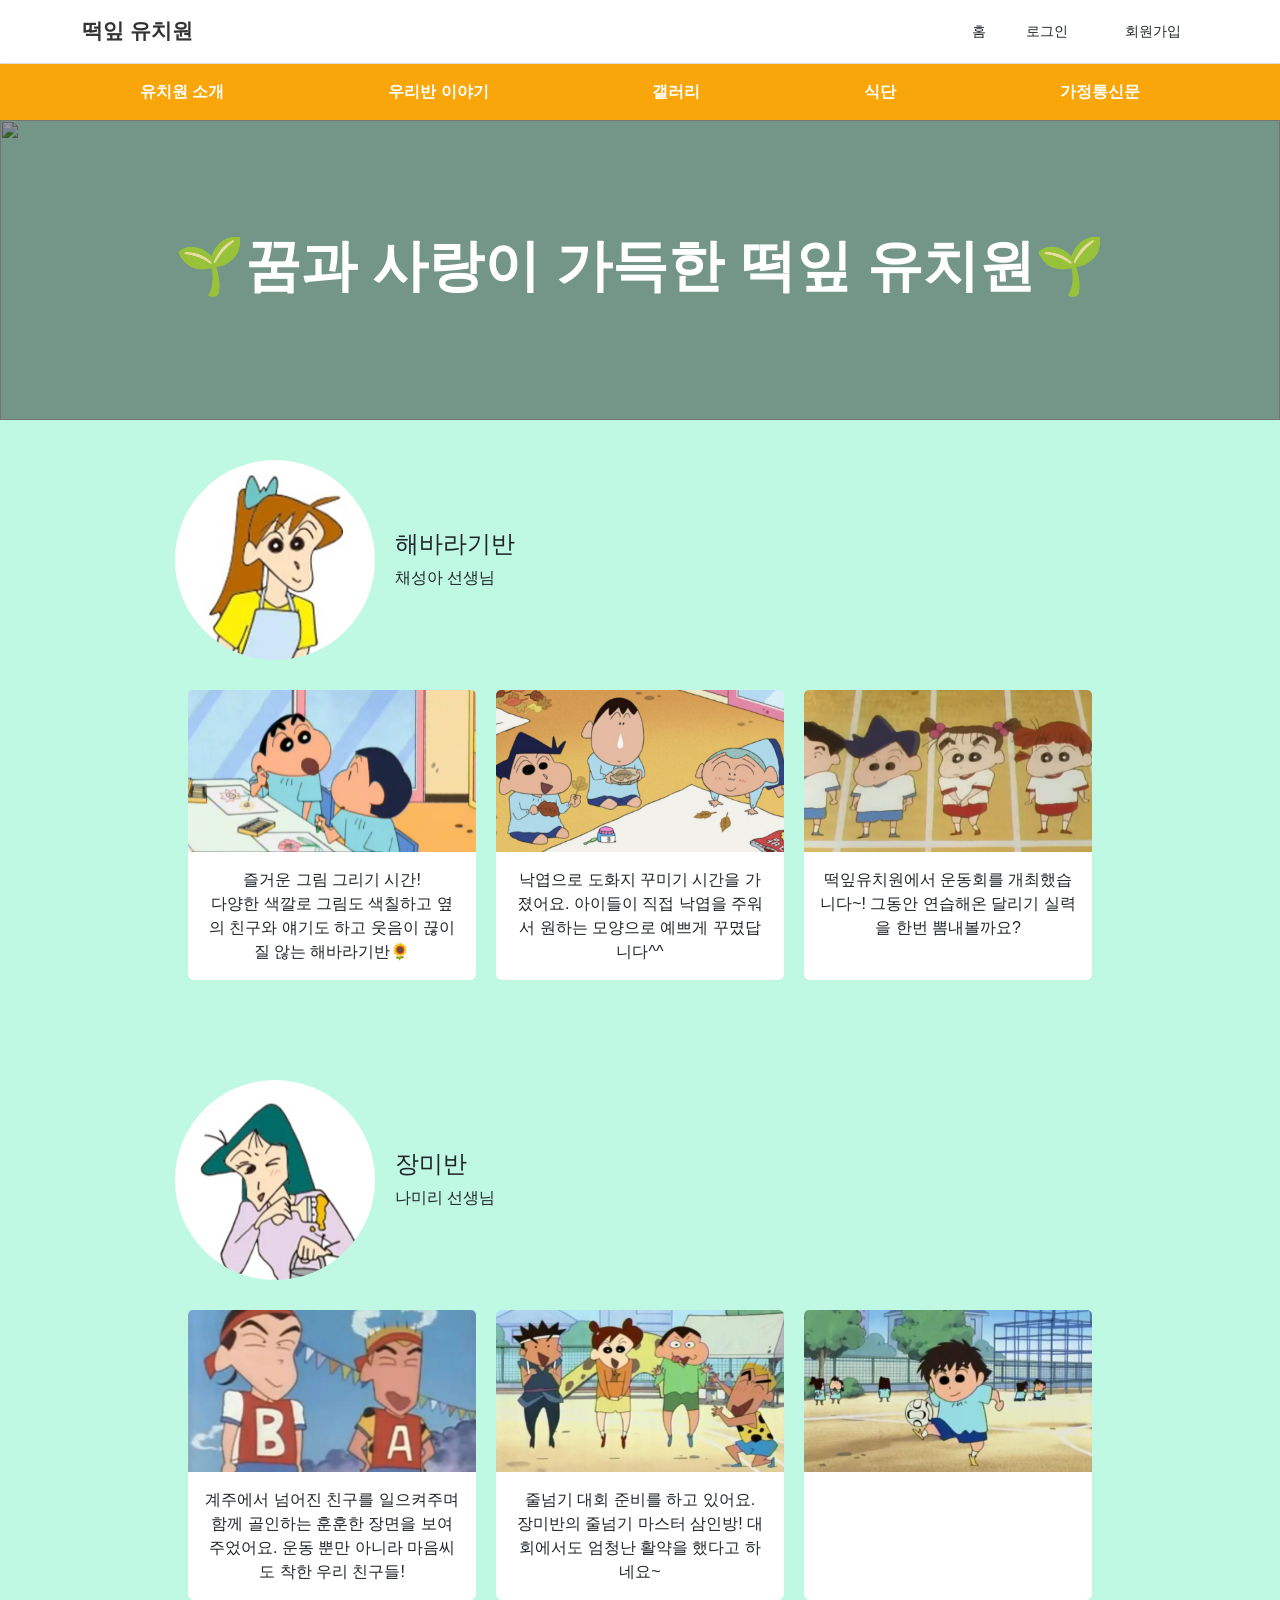
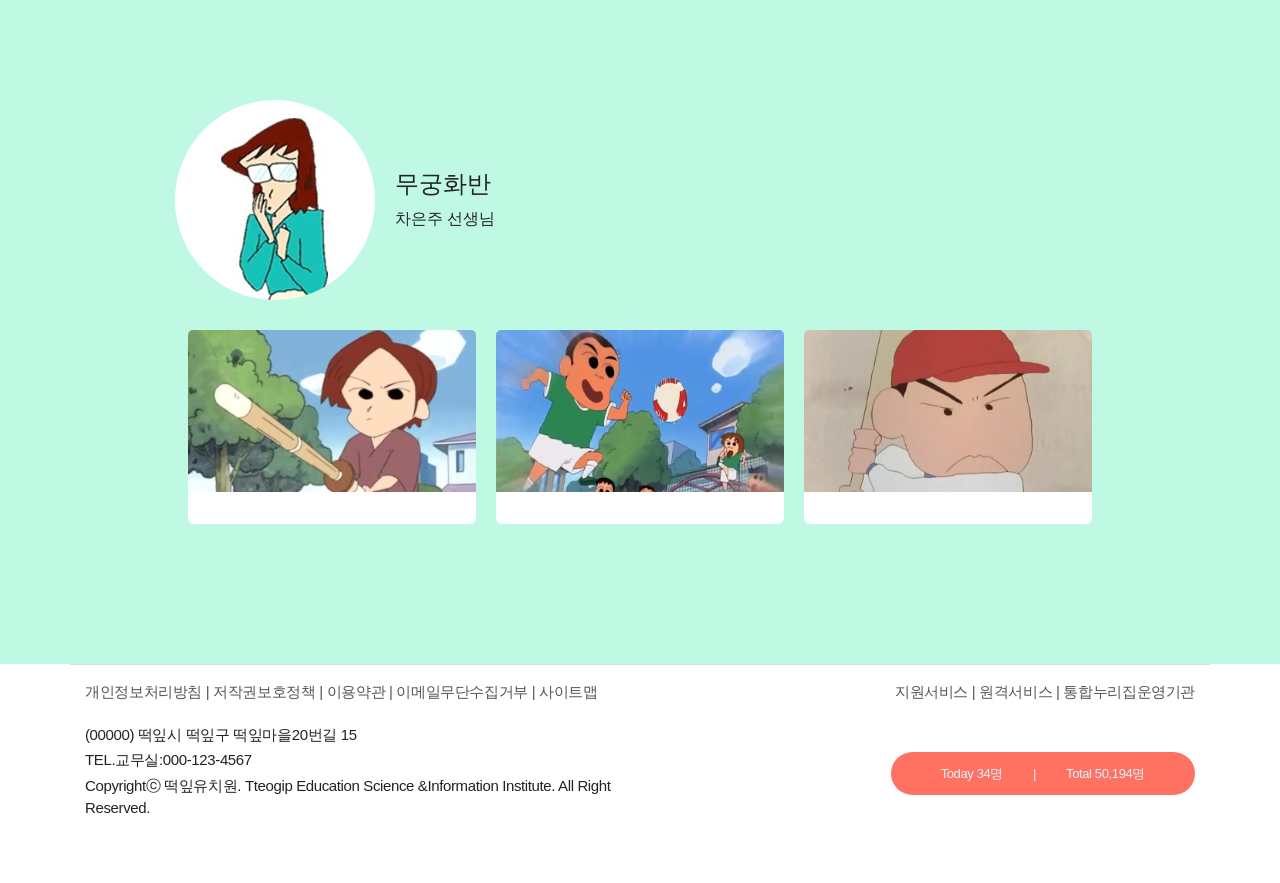
==== classStory.html @ 3ac2469d "Merge pull request #17 from chaeseohae/feature-a classStory and meal.html commit" ====
<!DOCTYPE html>
<html lang="en">
<head>
    <meta charset="UTF-8">
    <meta name="viewport" content="width=device-width, initial-scale=1.0">
    <title>Document</title>
    <link href="https://cdn.jsdelivr.net/npm/bootstrap@5.3.8/dist/css/bootstrap.min.css" rel="stylesheet" integrity="sha384-sRIl4kxILFvY47J16cr9ZwB07vP4J8+LH7qKQnuqkuIAvNWLzeN8tE5YBujZqJLB" crossorigin="anonymous">
    <link rel="stylesheet" href="style.css">
    <link rel="stylesheet" href="classStory.css">
    <link rel="stylesheet" href="footer.css">
</head>
<body>
    <header>
      <!-- top-menu -->
      <div class="top-menu bg-white py-3 border-bottom">
        <div
          class="container d-flex justify-content-between align-items-center"
        >
          <div class="logo-area">
            <h5 class="mb-0 fw-bold">떡잎 유치원</h5>
          </div>

          <div
            class="top-menu-right d-flex align-items-center"
            style="gap: 2.5rem"
          >
            <a href="#" class="text-decoration-none text-dark small">홈</a>
            <a href="#" class="text-decoration-none text-dark small">로그인</a>
            <button class="btn btn-sm rounded-pill px-3">회원가입</button>
          </div>
        </div>
      </div>

      <!-- nav-bar -->
      <nav class="navbar-custom" style="background-color: #f8a609">
        <div class="container">
          <div class="d-flex justify-content-around gap-5 py-3">
            <a
              href="#"
              class="nav-link-custom text-white text-decoration-none fw-bold"
              >유치원 소개</a
            >
            <a
              href="#"
              class="nav-link-custom text-white text-decoration-none fw-bold"
              >우리반 이야기</a
            >
            <a
              href="#"
              class="nav-link-custom text-white text-decoration-none fw-bold"
              >갤러리</a
            >
            <a
              href="#"
              class="nav-link-custom text-white text-decoration-none fw-bold"
              >식단</a
            >
            <a
              href="#"
              class="nav-link-custom text-white text-decoration-none fw-bold"
              >가정통신문</a
            >
          </div>
        </div>
      </nav>
    </header>
    
    <main class="main-body-section">
        <div class="position-relative text-center d-flex align-items-center justify-content-center" style="height: 300px; overflow: hidden;">
            <img src="https://cso-studio-kr.dn.nexoncdn.co.kr/images/01510306014199001001.vmg" class="position-absolute w-100 h-100 object-fit-cover" alt="">
            <div class="position-absolute w-100 h-100" style="background: rgba(0, 0, 0, 0.4);"></div> 
            <h1 class="display-4 fw-bold text-white z-1">🌱꿈과 사랑이 가득한 떡잎 유치원🌱</h1>
        </div>

        <div class="container">
            <div class="class-container">
                <div class="teacher">
                    <img src="images/teacher1.jpg">
                    <div class="teacher-intro">
                        <h4>해바라기반</h4>
                        <div>채성아 선생님</div>
                    </div>
                </div>
                <div class="sunflower-class class">
                    <div class="card" style="width: 18rem;">
                        <img src="images/sunflower6.png" class="card-img-top" alt="...">
                        <div class="card-body">
                        <p class="card-text">즐거운 그림 그리기 시간!<br> 다양한 색깔로 그림도 색칠하고 옆의 친구와 얘기도 하고 웃음이 끊이질 않는 해바라기반🌻</p>
                        </div>
                    </div>
                    <div class="card" style="width: 18rem;">
                        <img src="images/sunflower5.png" class="card-img-top" alt="...">
                        <div class="card-body">
                        <p class="card-text">낙엽으로 도화지 꾸미기 시간을 가졌어요. 아이들이 직접 낙엽을 주워서 원하는 모양으로 예쁘게 꾸몄답니다^^</p>
                        </div>
                    </div>
                    <div class="card" style="width: 18rem;">
                        <img src="images/sunflower4.png" class="card-img-top" alt="...">
                        <div class="card-body">
                        <p class="card-text">떡잎유치원에서 운동회를 개최했습니다~! 그동안 연습해온 달리기 실력을 한번 뽐내볼까요?</p>
                        </div>
                    </div>
                </div>
            </div>
            <div class="class-container">
                <div class="teacher">
                    <img src="images/teacher2.jpg">
                    <div class="teacher-intro">
                        <h4>장미반</h4>
                        <div>나미리 선생님</div>
                    </div>
                </div>
                <div class="rose-class class">
                    <div class="card" style="width: 18rem;">
                        <img src="images/rose2.jpg" class="card-img-top" alt="...">
                        <div class="card-body">
                        <p class="card-text">계주에서 넘어진 친구를 일으켜주며 함께 골인하는 훈훈한 장면을 보여주었어요. 운동 뿐만 아니라 마음씨도 착한 우리 친구들!</p>
                        </div>
                    </div>
                    <div class="card" style="width: 18rem;">
                        <img src="images/rose5.jpg" class="card-img-top" alt="...">
                        <div class="card-body">
                        <p class="card-text">줄넘기 대회 준비를 하고 있어요.<br>장미반의 줄넘기 마스터 삼인방! 대회에서도 엄청난 활약을 했다고 하네요~</p>
                        </div>
                    </div>
                    <div class="card" style="width: 18rem;">
                        <img src="images/rose3.jpg" class="card-img-top" alt="...">
                        <div class="card-body">
                        <p class="card-text"></p>
                        </div>
                    </div>
                </div>
            </div>
            <div class="class-container">
                <div class="teacher">
                    <img src="images/teacher3.jpg">
                    <div class="teacher-intro">
                        <h4>무궁화반</h4>
                        <div>차은주 선생님</div>
                    </div>
                </div>
                <div class="-class class">
                    <div class="card" style="width: 18rem;">
                        <img src="images/mugunghwa1.jpg" class="card-img-top" alt="...">
                        <div class="card-body">
                        <p class="card-text"></p>
                        </div>
                    </div>
                    <div class="card" style="width: 18rem;">
                        <img src="images/mugunghwa3.jpg" class="card-img-top" alt="...">
                        <div class="card-body">
                        <p class="card-text"></p>
                        </div>
                    </div>
                    <div class="card" style="width: 18rem;">
                        <img src="images/mugunghwa2.jpg" class="card-img-top" alt="...">
                        <div class="card-body">
                        <p class="card-text"></p>
                        </div>
                    </div>
                </div>
            </div>
        </div>
    </main>

    <footer class="container">
        <div class="footer-first-line">
            <div class="footer-first-line-left col-md-6">
                <a href="#">개인정보처리방침</a>
                <span>|</span>
                <a href="#">저작권보호정책</a>
                <span>|</span>
                <a href="#">이용약관</a>
                <span>|</span>
                <a href="#">이메일무단수집거부</a>
                <span>|</span>
                <a href="#">사이트맵</a>
            </div>
            <div class="footer-first-line-right">
                <a href="#">지원서비스</a>
                <span>|</span>
                <a href="#">원격서비스</a>
                <span>|</span>
                <a href="#">통합누리집운영기관</a>
            </div>
        </div>
        <div class="footer-second-line">
            <div class="footer-second-line-left col-md-6">
                <div>(00000) 떡잎시 떡잎구 떡잎마을20번길 15</div>
                <div>TEL.교무실:000-123-4567</div>
                <div>Copyrightⓒ 떡잎유치원. Tteogip Education Science &Information Institute. All Right Reserved.</div>
            </div>
            <div class="footer-second-line-right">
                <div>Today 34명</div>
                <span>|</span>
                <div>Total 50,194명</div>
            </div>

        </div>
    </footer>
    <script
          src="https://cdn.jsdelivr.net/npm/bootstrap@5.3.8/dist/js/bootstrap.bundle.min.js"
          integrity="sha384-FKyoEForCGlyvwx9Hj09JcYn3nv7wiPVlz7YYwJrWVcXK/BmnVDxM+D2scQbITxI"
          crossorigin="anonymous"
    ></script>
</body>
</html>
---- style.css ----
.main-body-section {
  background-color:#bff9e4;
  padding-bottom: 80px;
}

.top-menu {
  box-shadow: 0 2px 4px rgba(0, 0, 0, 0.1);
}

.logo-area h5 {
  font-size: 1.3rem;
  color: #333;
}

.top-menu-right {
  display: flex;
  align-items: center;
}

.top-menu-right a:hover {
  color: #f8a609 !important;
  transition: color 0.3s ease;
}

.navbar-custom {
  box-shadow: 0 2px 6px rgba(0, 0, 0, 0.1);
}

.nav-link-custom {
  font-size: 1rem;
  transition: opacity 0.3s ease;
  position: relative;
}

.nav-link-custom:hover {
  opacity: 0.8;
  text-decoration: underline !important;
}

.carousel-item img {
  width: 100%;
  height: auto;
  max-height: 800px;
  object-fit: contain;
  border-radius: 0 0 50px 50px;
}

.quick-menu-section {
  margin-top: 10px;
  margin-bottom: 10px;
  position: relative;
  z-index: 10;
}

.quick-btn-full {
  width: 150px;
  height: 150px;
  background-color: #ed4132;
  color: white !important;
  border-radius: 50%;
  display: flex;
  flex-direction: column;
  align-items: center;
  justify-content: center;
  text-decoration: none;
  font-weight: bold;
  border: 6px solid white;
  box-shadow: 0 10px 30px rgba(237, 65, 50, 0.2);
  transition: all 0.4s ease;
}

.quick-btn-full img {
  width: 45px;
  height: auto;
  margin-bottom: 10px;
  filter: brightness(0) invert(1);
}

.quick-btn-full:hover {
  transform: scale(1.05) translateY(-10px);
}

.info-card-large {
  background: white;
  padding: 30px;
  border-radius: 30px;
  border: 1px solid white;
  display: flex;
  flex-direction: column;
}

.card-header-chan {
  display: flex;
  justify-content: space-between;
  align-items: center;
  border-bottom: 2px solid white;
  padding-bottom: 15px;
  margin-bottom: 20px;
}

.news-list {
  list-style: none;
  padding: 0;
}
.news-list li {
  padding: 10px 0;
  font-size: 0.95rem;
  border-bottom: 1px dashed white;
  display: flex;
}
.news-list li span { color: #999; margin-right: 15px; font-size: 0.85rem; }

.btn-class-logo {
    text-decoration: none; 
    border-radius: 15px;    
    margin-bottom: 10px;   
    transition: all 0.3s ease; 
    display: flex;         
    align-items: center;
}


.btn-class-logo.sunflower { background-color: #fff9db; }
.btn-class-logo.rose      { background-color: #fff0f6; }
.btn-class-logo.hibiscus  { background-color: #f3f0ff; }


.btn-class-logo:hover {
    transform: scale(1.03); 
    box-shadow: 0 4px 10px rgba(0,0,0,0.05); 
}

.btn-class-logo.sunflower:hover { background-color: #ffec99 !important; }
.btn-class-logo.rose:hover      { background-color: #ffdeeb !important; }
.btn-class-logo.hibiscus:hover  { background-color: #e5dbff !important; }


.logo-emoji {
    font-size: 3rem;
    width: 60px; height: 60px; 
    display: flex; 
    align-items: center; 
    justify-content: center;
    transition: transform 0.3s ease;
}

.btn-class-logo:hover .logo-emoji {
    transform: scale(1.2); 
    display: inline-block;
}


.recruit-card {
  background-color: white;
  border: 2px dashed #ed4132 !important;
}
---- classStory.css ----
body {
    font-family: sans-serif;
}
.class-container {
    display: flex;
    flex-direction: column;
    max-width: 950px; 
    margin: 0 auto;
    width: 100%;
}
.teacher img {
    width: 200px;
    height: 200px;
    border-radius: 150px;
}
.teacher {
    display: flex;
    justify-content: flex-start;
    align-items: center;
    margin-top: 40px;
    margin-bottom: 20px;
    gap: 20px;
    padding-left: 10px;
}
.teacher-intro {
    flex-direction: column;
    display: flex;
}
.class {
    display: flex;
    margin-bottom: 50px;
    justify-content: center;
    flex-wrap: wrap;
}
.card {
    border: none;
    margin: 10px;
}
.card-text {
    text-align: center;
}

@media screen and (max-width: 48rem) {
    .teacher {
        flex-direction: column;
        justify-content: center;
        text-align: center;
        padding-left: 0;
    }
    .class {
        flex-direction: column;
        align-items: center;
    }
}
---- footer.css ----
footer {
    padding: 1rem 0 2.5rem;
    color: #222;
    background: #fff;
    border-top: 1px solid #dbdadf;
    font-weight: 500;
}
.footer-first-line {
    display: flex;
    justify-content: space-between;
    font-size: 15px;
    padding: 0 3px;
    letter-spacing: -0.025em;
    margin-bottom: 20px;
}
.footer-first-line a, .footer-first-line span {
    text-decoration: none;
    color: #555555;
}
.footer-first-line a:hover {
    text-decoration: underline;
}
.footer-second-line {
    display: flex;
    justify-content: space-between;
    align-items: center;
    font-size: 15px;
    padding: 0 3px;
    letter-spacing: -0.025em;
    margin-bottom: 20px;
}
.footer-second-line-left div {
    margin-bottom: 3px;
}
.footer-second-line-right {
    display: flex;
    justify-content: center;
    align-items: center;
    background-color: #FF7261;
    border-radius: 100px;
    padding: 12px 50px;
}
.footer-second-line-right div, .footer-second-line-right span {
    color: #e4f2ff;
    font-weight: 400;
    font-size: 13px;
}
.footer-second-line-right span {
    padding: 0 30px;
}













@media screen and (max-width:48rem) {
    .footer-first-line {
        display: flex;
        flex-direction: column;
        margin-bottom: 20px;
    }
    .footer-first-line-left {
        margin-bottom: 20px;
    }
    .footer-second-line {
        display: flex;
        flex-direction: column;
    }
    .footer-second-line-left {
        margin-bottom: 20px;
    }
}
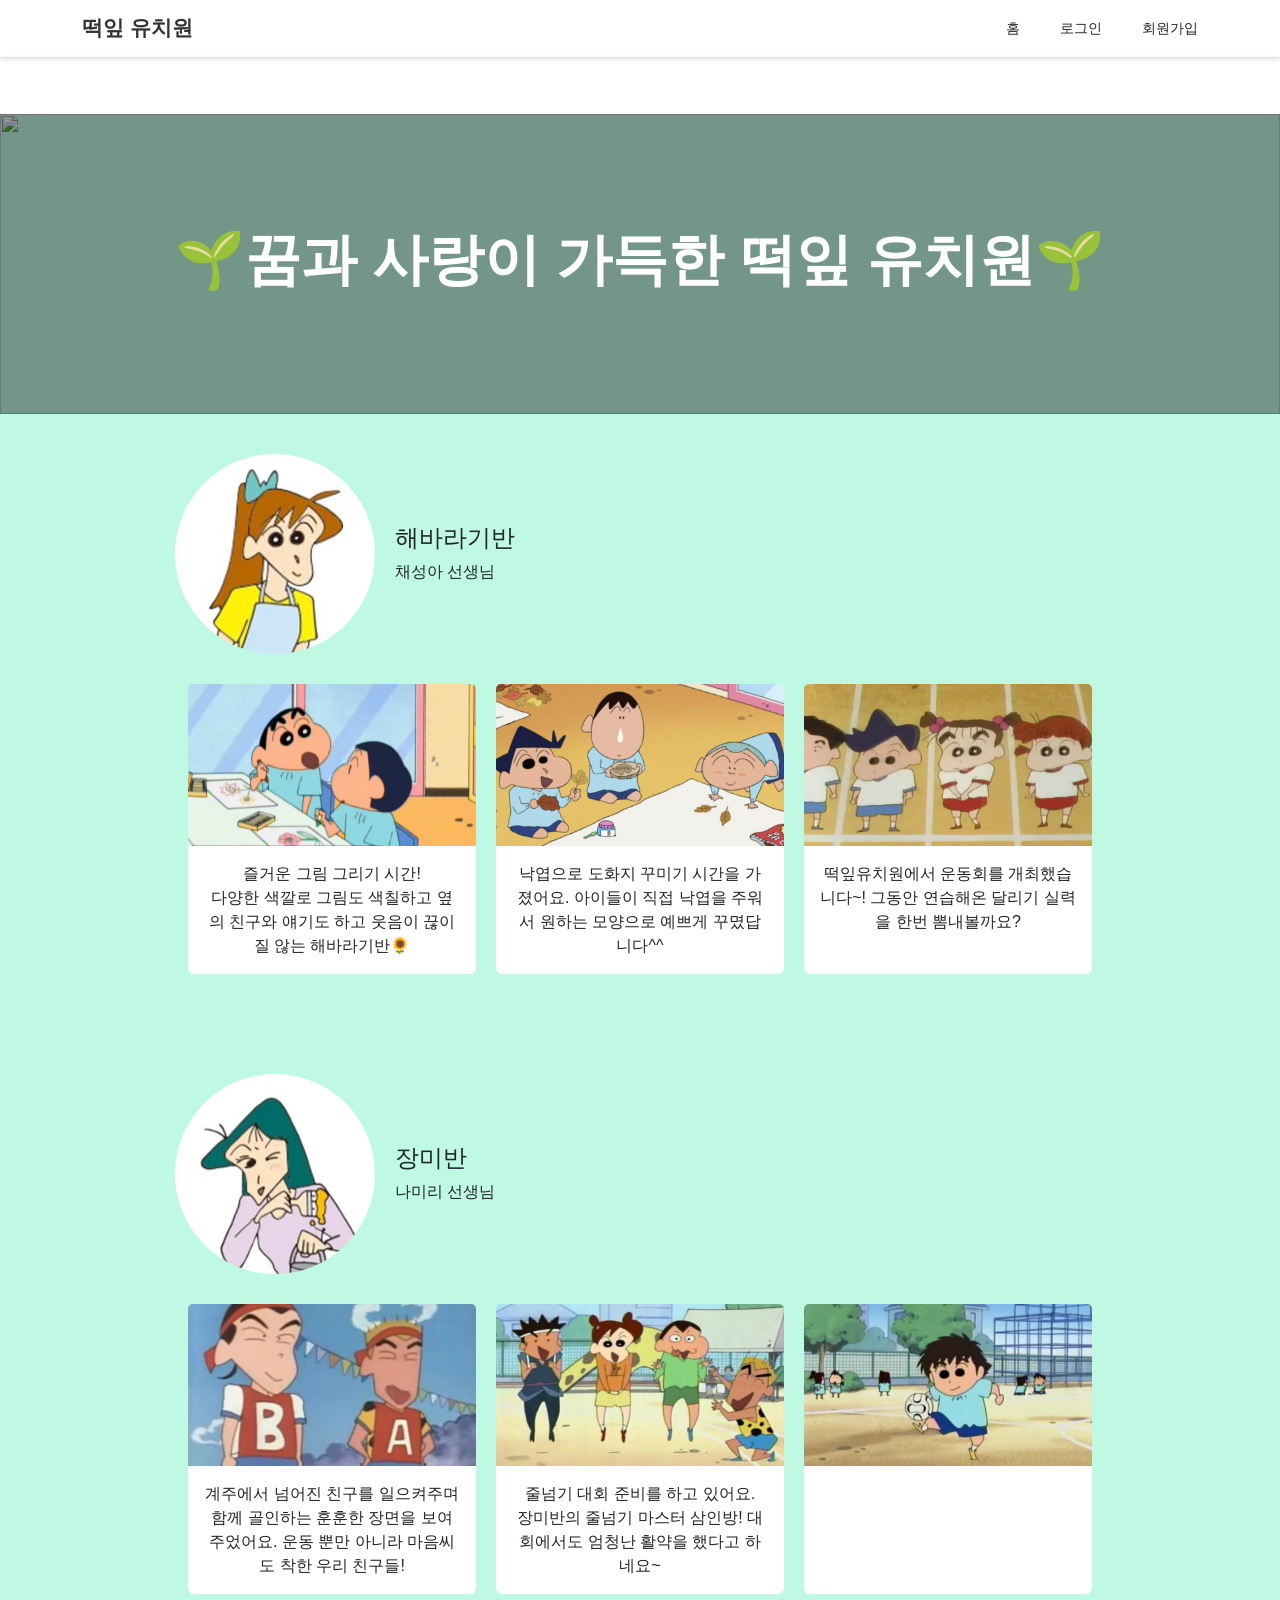
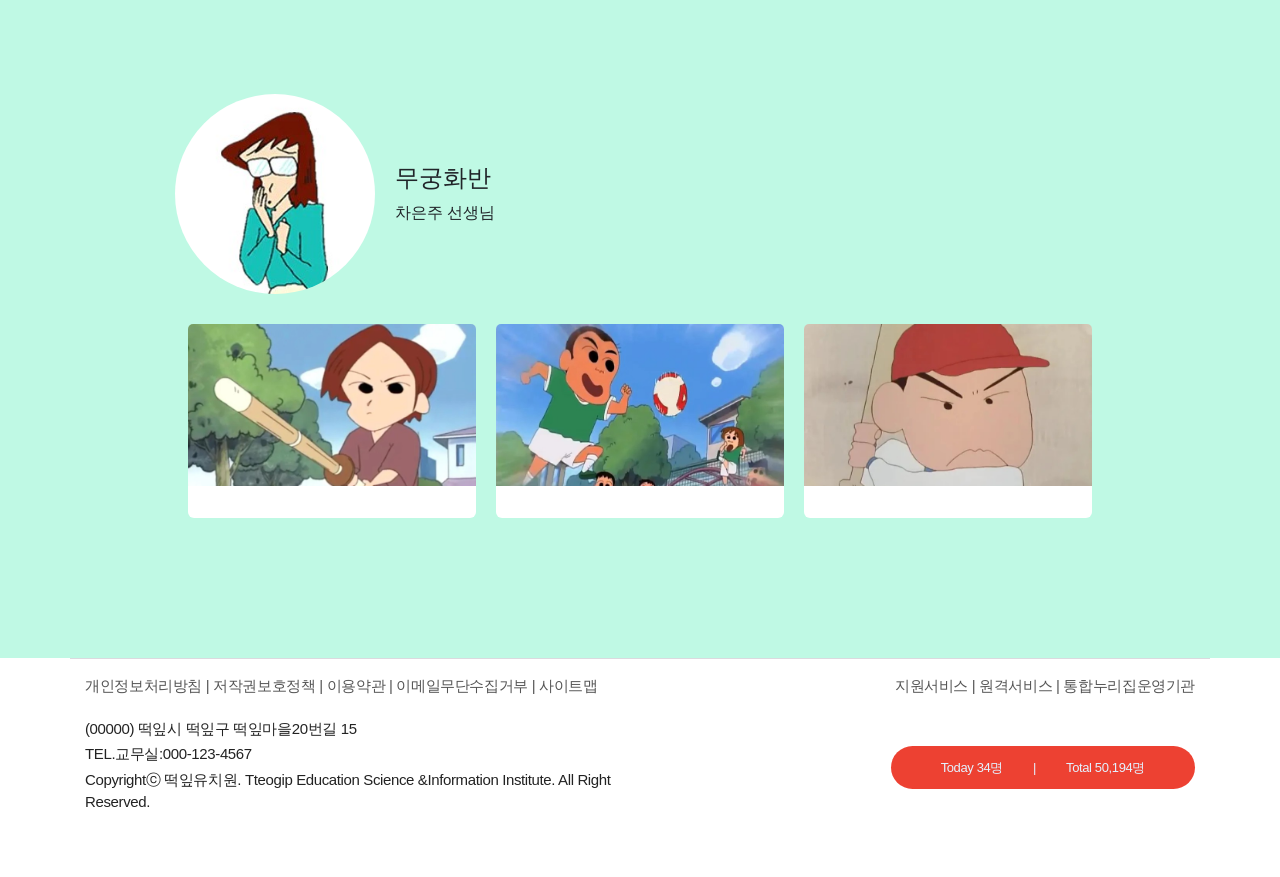
==== commit ff5657d5: "header plus" ====
--- a/classStory.html
+++ b/classStory.html
@@ -17,46 +17,52 @@
           class="container d-flex justify-content-between align-items-center"
         >
           <div class="logo-area">
-            <h5 class="mb-0 fw-bold">떡잎 유치원</h5>
+            <a href="/" class="text-decoration-none text-dark">
+              <h5 class="mb-0 fw-bold">떡잎 유치원</h5>
+            </a>
           </div>
 
           <div
             class="top-menu-right d-flex align-items-center"
             style="gap: 2.5rem"
           >
-            <a href="#" class="text-decoration-none text-dark small">홈</a>
-            <a href="#" class="text-decoration-none text-dark small">로그인</a>
-            <button class="btn btn-sm rounded-pill px-3">회원가입</button>
+            <a href="/" class="text-decoration-none text-dark small">홈</a>
+            <a href="login.html" class="text-decoration-none text-dark small"
+              >로그인</a
+            >
+            <a href="signup.html" class="text-decoration-none text-dark small"
+              >회원가입</a
+            >
           </div>
         </div>
       </div>
 
       <!-- nav-bar -->
-      <nav class="navbar-custom" style="background-color: #f8a609">
+      <nav class="navbar-custom">
         <div class="container">
           <div class="d-flex justify-content-around gap-5 py-3">
             <a
-              href="#"
+              href="info.html"
               class="nav-link-custom text-white text-decoration-none fw-bold"
               >유치원 소개</a
             >
             <a
-              href="#"
+              href="classStory.html"
               class="nav-link-custom text-white text-decoration-none fw-bold"
               >우리반 이야기</a
             >
             <a
-              href="#"
+              href="gallery.html"
               class="nav-link-custom text-white text-decoration-none fw-bold"
               >갤러리</a
             >
             <a
-              href="#"
+              href="food.html"
               class="nav-link-custom text-white text-decoration-none fw-bold"
               >식단</a
             >
             <a
-              href="#"
+              href="notice.html"
               class="nav-link-custom text-white text-decoration-none fw-bold"
               >가정통신문</a
             >
--- a/style.css
+++ b/style.css
@@ -1,5 +1,5 @@
 .main-body-section {
-  background-color:#bff9e4;
+  background-color: #bff9e4;
   padding-bottom: 80px;
 }
 
@@ -108,47 +108,60 @@
   border-bottom: 1px dashed white;
   display: flex;
 }
-.news-list li span { color: #999; margin-right: 15px; font-size: 0.85rem; }
+.news-list li span {
+  color: #999;
+  margin-right: 15px;
+  font-size: 0.85rem;
+}
 
 .btn-class-logo {
-    text-decoration: none; 
-    border-radius: 15px;    
-    margin-bottom: 10px;   
-    transition: all 0.3s ease; 
-    display: flex;         
-    align-items: center;
+  text-decoration: none;
+  border-radius: 15px;
+  margin-bottom: 10px;
+  transition: all 0.3s ease;
+  display: flex;
+  align-items: center;
 }
 
-
-.btn-class-logo.sunflower { background-color: #fff9db; }
-.btn-class-logo.rose      { background-color: #fff0f6; }
-.btn-class-logo.hibiscus  { background-color: #f3f0ff; }
-
+.btn-class-logo.sunflower {
+  background-color: #fff9db;
+}
+.btn-class-logo.rose {
+  background-color: #fff0f6;
+}
+.btn-class-logo.hibiscus {
+  background-color: #f3f0ff;
+}
 
 .btn-class-logo:hover {
-    transform: scale(1.03); 
-    box-shadow: 0 4px 10px rgba(0,0,0,0.05); 
+  transform: scale(1.03);
+  box-shadow: 0 4px 10px rgba(0, 0, 0, 0.05);
 }
 
-.btn-class-logo.sunflower:hover { background-color: #ffec99 !important; }
-.btn-class-logo.rose:hover      { background-color: #ffdeeb !important; }
-.btn-class-logo.hibiscus:hover  { background-color: #e5dbff !important; }
-
+.btn-class-logo.sunflower:hover {
+  background-color: #ffec99 !important;
+}
+.btn-class-logo.rose:hover {
+  background-color: #ffdeeb !important;
+}
+.btn-class-logo.hibiscus:hover {
+  background-color: #e5dbff !important;
+}
 
 .logo-emoji {
-    font-size: 3rem;
-    width: 60px; height: 60px; 
-    display: flex; 
-    align-items: center; 
-    justify-content: center;
-    transition: transform 0.3s ease;
+  font-size: 3rem;
+  width: 60px;
+  height: 60px;
+  display: flex;
+  align-items: center;
+  justify-content: center;
+  transition: transform 0.3s ease;
 }
 
 .btn-class-logo:hover .logo-emoji {
-    transform: scale(1.2); 
-    display: inline-block;
+  transform: scale(1.2);
+  display: inline-block;
 }
-
 
 .recruit-card {
   background-color: white;
--- a/footer.css
+++ b/footer.css
@@ -1,80 +1,69 @@
 footer {
-    padding: 1rem 0 2.5rem;
-    color: #222;
-    background: #fff;
-    border-top: 1px solid #dbdadf;
-    font-weight: 500;
+  padding: 1rem 0 2.5rem;
+  color: #222;
+  background: #fff;
+  border-top: 1px solid #dbdadf;
+  font-weight: 500;
 }
 .footer-first-line {
-    display: flex;
-    justify-content: space-between;
-    font-size: 15px;
-    padding: 0 3px;
-    letter-spacing: -0.025em;
-    margin-bottom: 20px;
+  display: flex;
+  justify-content: space-between;
+  font-size: 15px;
+  padding: 0 3px;
+  letter-spacing: -0.025em;
+  margin-bottom: 20px;
 }
 .footer-first-line a, .footer-first-line span {
     text-decoration: none;
     color: #555555;
 }
 .footer-first-line a:hover {
-    text-decoration: underline;
+  text-decoration: underline;
 }
 .footer-second-line {
-    display: flex;
-    justify-content: space-between;
-    align-items: center;
-    font-size: 15px;
-    padding: 0 3px;
-    letter-spacing: -0.025em;
-    margin-bottom: 20px;
+  display: flex;
+  justify-content: space-between;
+  align-items: center;
+  font-size: 15px;
+  padding: 0 3px;
+  letter-spacing: -0.025em;
+  margin-bottom: 20px;
 }
 .footer-second-line-left div {
-    margin-bottom: 3px;
+  margin-bottom: 3px;
 }
 .footer-second-line-right {
-    display: flex;
-    justify-content: center;
-    align-items: center;
-    background-color: #FF7261;
-    border-radius: 100px;
-    padding: 12px 50px;
+  display: flex;
+  justify-content: center;
+  align-items: center;
+  background-color: #ed4132;
+  border-radius: 100px;
+  padding: 12px 50px;
 }
-.footer-second-line-right div, .footer-second-line-right span {
-    color: #e4f2ff;
-    font-weight: 400;
-    font-size: 13px;
+.footer-second-line-right div,
+.footer-second-line-right span {
+  color: #e4f2ff;
+  font-weight: 400;
+  font-size: 13px;
 }
 .footer-second-line-right span {
-    padding: 0 30px;
+  padding: 0 30px;
 }
 
-
-
-
-
-
-
-
-
-
-
-
-
-@media screen and (max-width:48rem) {
-    .footer-first-line {
-        display: flex;
-        flex-direction: column;
-        margin-bottom: 20px;
-    }
-    .footer-first-line-left {
-        margin-bottom: 20px;
-    }
-    .footer-second-line {
-        display: flex;
-        flex-direction: column;
-    }
-    .footer-second-line-left {
-        margin-bottom: 20px;
-    }
-}+@media screen and (max-width: 48rem) {
+  .footer-first-line {
+    display: flex;
+    flex-direction: column;
+    margin-bottom: 20px;
+  }
+  .footer-first-line-left {
+    margin-bottom: 20px;
+  }
+  .footer-second-line {
+    display: flex;
+    flex-direction: column;
+  }
+  .footer-second-line-left {
+    margin-bottom: 20px;
+  }
+}
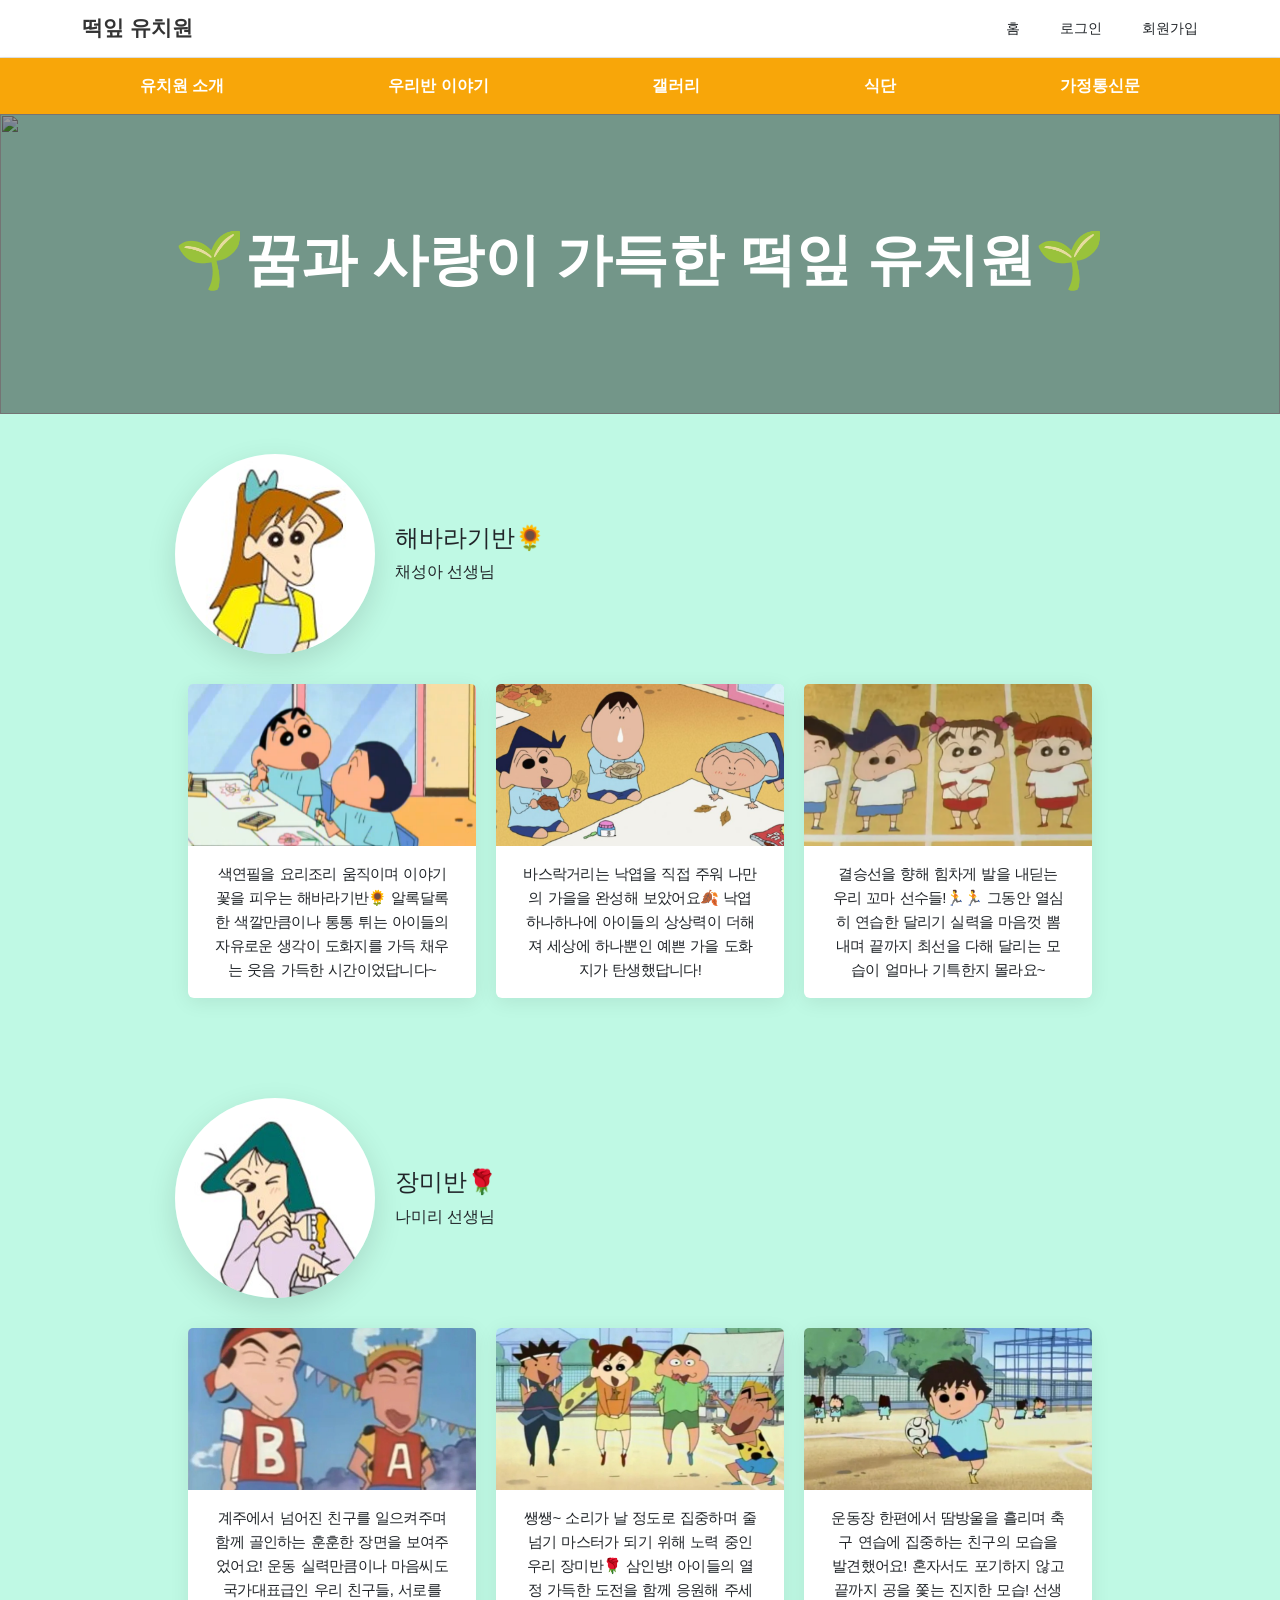
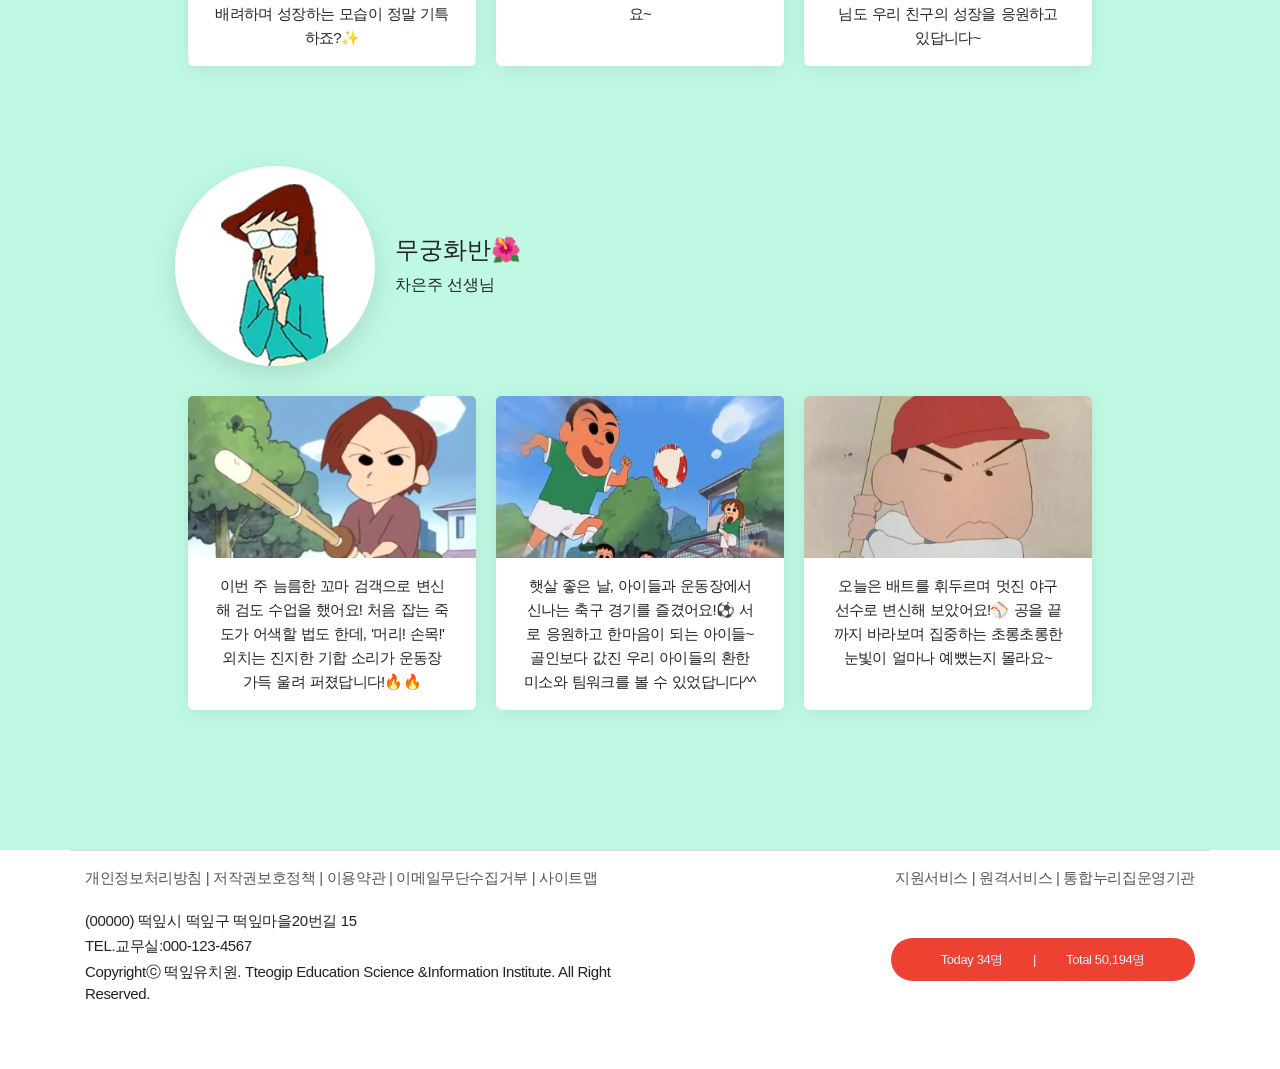
==== commit c038b735: "meal.html" ====
--- a/classStory.html
+++ b/classStory.html
@@ -7,7 +7,9 @@
     <link href="https://cdn.jsdelivr.net/npm/bootstrap@5.3.8/dist/css/bootstrap.min.css" rel="stylesheet" integrity="sha384-sRIl4kxILFvY47J16cr9ZwB07vP4J8+LH7qKQnuqkuIAvNWLzeN8tE5YBujZqJLB" crossorigin="anonymous">
     <link rel="stylesheet" href="style.css">
     <link rel="stylesheet" href="classStory.css">
+    <link rel="stylesheet" href="header.css">
     <link rel="stylesheet" href="footer.css">
+    <link rel="stylesheet" href="cursor.css">
 </head>
 <body>
     <header>
@@ -57,7 +59,7 @@
               >갤러리</a
             >
             <a
-              href="food.html"
+              href="meal.html"
               class="nav-link-custom text-white text-decoration-none fw-bold"
               >식단</a
             >
@@ -81,87 +83,99 @@
         <div class="container">
             <div class="class-container">
                 <div class="teacher">
-                    <img src="images/teacher1.jpg">
+                    <img src="images/classStory/teacher1.jpg">
                     <div class="teacher-intro">
-                        <h4>해바라기반</h4>
+                        <h4>해바라기반🌻</h4>
                         <div>채성아 선생님</div>
                     </div>
                 </div>
                 <div class="sunflower-class class">
                     <div class="card" style="width: 18rem;">
-                        <img src="images/sunflower6.png" class="card-img-top" alt="...">
-                        <div class="card-body">
-                        <p class="card-text">즐거운 그림 그리기 시간!<br> 다양한 색깔로 그림도 색칠하고 옆의 친구와 얘기도 하고 웃음이 끊이질 않는 해바라기반🌻</p>
-                        </div>
-                    </div>
-                    <div class="card" style="width: 18rem;">
-                        <img src="images/sunflower5.png" class="card-img-top" alt="...">
-                        <div class="card-body">
-                        <p class="card-text">낙엽으로 도화지 꾸미기 시간을 가졌어요. 아이들이 직접 낙엽을 주워서 원하는 모양으로 예쁘게 꾸몄답니다^^</p>
-                        </div>
-                    </div>
-                    <div class="card" style="width: 18rem;">
-                        <img src="images/sunflower4.png" class="card-img-top" alt="...">
-                        <div class="card-body">
-                        <p class="card-text">떡잎유치원에서 운동회를 개최했습니다~! 그동안 연습해온 달리기 실력을 한번 뽐내볼까요?</p>
+                        <img src="images/classStory/sunflower6.png" class="card-img-top" alt="...">
+                        <div class="card-body">
+                        <p class="card-text">
+                            색연필을 요리조리 움직이며 이야기꽃을 피우는 해바라기반🌻 알록달록한 색깔만큼이나 통통 튀는 아이들의 자유로운 생각이 도화지를 가득 채우는 웃음 가득한 시간이었답니다~
+                        </p>
+                        </div>
+                    </div>
+                    <div class="card" style="width: 18rem;">
+                        <img src="images/classStory/sunflower5.png" class="card-img-top" alt="...">
+                        <div class="card-body">
+                        <p class="card-text">
+                            바스락거리는 낙엽을 직접 주워 나만의 가을을 완성해 보았어요🍂 낙엽 하나하나에 아이들의 상상력이 더해져 세상에 하나뿐인 예쁜 가을 도화지가 탄생했답니다!
+                        </p>
+                        </div>
+                    </div>
+                    <div class="card" style="width: 18rem;">
+                        <img src="images/classStory/sunflower4.png" class="card-img-top" alt="...">
+                        <div class="card-body">
+                        <p class="card-text">
+                            결승선을 향해 힘차게 발을 내딛는 우리 꼬마 선수들!🏃🏃 그동안 열심히 연습한 달리기 실력을 마음껏 뽐내며 끝까지 최선을 다해 달리는 모습이 얼마나 기특한지 몰라요~
+                        </p>
                         </div>
                     </div>
                 </div>
             </div>
             <div class="class-container">
                 <div class="teacher">
-                    <img src="images/teacher2.jpg">
+                    <img src="images/classStory/teacher2.jpg">
                     <div class="teacher-intro">
-                        <h4>장미반</h4>
+                        <h4>장미반🌹</h4>
                         <div>나미리 선생님</div>
                     </div>
                 </div>
                 <div class="rose-class class">
                     <div class="card" style="width: 18rem;">
-                        <img src="images/rose2.jpg" class="card-img-top" alt="...">
-                        <div class="card-body">
-                        <p class="card-text">계주에서 넘어진 친구를 일으켜주며 함께 골인하는 훈훈한 장면을 보여주었어요. 운동 뿐만 아니라 마음씨도 착한 우리 친구들!</p>
-                        </div>
-                    </div>
-                    <div class="card" style="width: 18rem;">
-                        <img src="images/rose5.jpg" class="card-img-top" alt="...">
-                        <div class="card-body">
-                        <p class="card-text">줄넘기 대회 준비를 하고 있어요.<br>장미반의 줄넘기 마스터 삼인방! 대회에서도 엄청난 활약을 했다고 하네요~</p>
-                        </div>
-                    </div>
-                    <div class="card" style="width: 18rem;">
-                        <img src="images/rose3.jpg" class="card-img-top" alt="...">
-                        <div class="card-body">
-                        <p class="card-text"></p>
+                        <img src="images/classStory/rose2.jpg" class="card-img-top" alt="...">
+                        <div class="card-body">
+                        <p class="card-text">
+                            계주에서 넘어진 친구를 일으켜주며 함께 골인하는 훈훈한 장면을 보여주었어요! 운동 실력만큼이나 마음씨도 국가대표급인 우리 친구들, 서로를 배려하며 성장하는 모습이 정말 기특하죠?✨
+                        </p>
+                        </div>
+                    </div>
+                    <div class="card" style="width: 18rem;">
+                        <img src="images/classStory/rose5.jpg" class="card-img-top" alt="...">
+                        <div class="card-body">
+                            <p class="card-text">
+                                쌩쌩~ 소리가 날 정도로 집중하며 줄넘기 마스터가 되기 위해 노력 중인 우리 장미반🌹 삼인방! 아이들의 열정 가득한 도전을 함께 응원해 주세요~
+                            </p>
+                        </div>
+                    </div>
+                    <div class="card" style="width: 18rem;">
+                        <img src="images/classStory/rose3.jpg" class="card-img-top" alt="...">
+                        <div class="card-body">
+                        <p class="card-text">
+                            운동장 한편에서 땀방울을 흘리며 축구 연습에 집중하는 친구의 모습을 발견했어요! 혼자서도 포기하지 않고 끝까지 공을 쫓는 진지한 모습! 선생님도 우리 친구의 성장을 응원하고 있답니다~
+                        </p>
                         </div>
                     </div>
                 </div>
             </div>
             <div class="class-container">
                 <div class="teacher">
-                    <img src="images/teacher3.jpg">
+                    <img src="images/classStory/teacher3.jpg">
                     <div class="teacher-intro">
-                        <h4>무궁화반</h4>
+                        <h4>무궁화반🌺</h4>
                         <div>차은주 선생님</div>
                     </div>
                 </div>
                 <div class="-class class">
                     <div class="card" style="width: 18rem;">
-                        <img src="images/mugunghwa1.jpg" class="card-img-top" alt="...">
-                        <div class="card-body">
-                        <p class="card-text"></p>
-                        </div>
-                    </div>
-                    <div class="card" style="width: 18rem;">
-                        <img src="images/mugunghwa3.jpg" class="card-img-top" alt="...">
-                        <div class="card-body">
-                        <p class="card-text"></p>
-                        </div>
-                    </div>
-                    <div class="card" style="width: 18rem;">
-                        <img src="images/mugunghwa2.jpg" class="card-img-top" alt="...">
-                        <div class="card-body">
-                        <p class="card-text"></p>
+                        <img src="images/classStory/mugunghwa1.jpg" class="card-img-top" alt="...">
+                        <div class="card-body">
+                        <p class="card-text">이번 주 늠름한 꼬마 검객으로 변신해 검도 수업을 했어요! 처음 잡는 죽도가 어색할 법도 한데, '머리! 손목!' 외치는 진지한 기합 소리가 운동장 가득 울려 퍼졌답니다!🔥🔥</p>
+                        </div>
+                    </div>
+                    <div class="card" style="width: 18rem;">
+                        <img src="images/classStory/mugunghwa3.jpg" class="card-img-top" alt="...">
+                        <div class="card-body">
+                        <p class="card-text">햇살 좋은 날, 아이들과 운동장에서 신나는 축구 경기를 즐겼어요!⚽ 서로 응원하고 한마음이 되는 아이들~ 골인보다 값진 우리 아이들의 환한 미소와 팀워크를 볼 수 있었답니다^^</p>
+                        </div>
+                    </div>
+                    <div class="card" style="width: 18rem;">
+                        <img src="images/classStory/mugunghwa2.jpg" class="card-img-top" alt="...">
+                        <div class="card-body">
+                        <p class="card-text">오늘은 배트를 휘두르며 멋진 야구 선수로 변신해 보았어요!⚾️ 공을 끝까지 바라보며 집중하는 초롱초롱한 눈빛이 얼마나 예뻤는지 몰라요~</p>
                         </div>
                     </div>
                 </div>
--- a/classStory.css
+++ b/classStory.css
@@ -12,6 +12,8 @@
     width: 200px;
     height: 200px;
     border-radius: 150px;
+    box-shadow: 0 10px 30px rgba(0, 0, 0, 0.12);
+
 }
 .teacher {
     display: flex;
@@ -35,9 +37,16 @@
 .card {
     border: none;
     margin: 10px;
+    box-shadow: 0 4px 20px rgba(0, 0, 0, 0.08);
 }
 .card-text {
     text-align: center;
+    font-size: 15px;
+    letter-spacing: -0.05em;
+    line-height: 1.6em;
+    word-spacing: 0.1em;
+    padding-left: 10px;
+    padding-right: 10px;
 }
 
 @media screen and (max-width: 48rem) {
--- a/header.css
+++ b/header.css
@@ -0,0 +1,36 @@
+.top-menu {
+  /* box-shadow: 0 2px 4px rgba(0, 0, 0, 0.1); */
+}
+
+.logo-area h5 {
+  font-size: 1.3rem;
+  color: #333;
+}
+
+.top-menu-right {
+  display: flex;
+  align-items: center;
+}
+
+.top-menu-right a:hover {
+  color: #f8a609 !important;
+  transition: color 0.3s ease;
+}
+
+.navbar-custom {
+  background-color: #f8a609;
+}
+
+.nav-link-custom {
+  font-size: 1rem;
+  transition: opacity 0.3s ease;
+  position: relative;
+}
+
+.nav-link-custom:hover {
+  opacity: 0.8;
+}
+
+/* .nav-link-custom:hover {
+  text-decoration: none !important;
+} */
--- a/cursor.css
+++ b/cursor.css
@@ -0,0 +1,8 @@
+body {
+  cursor: url("./images/shinchan-50.png"), auto;
+}
+
+a:hover,
+button:hover {
+  cursor: url("./images/shinchan-hover-50.png"), auto;
+}
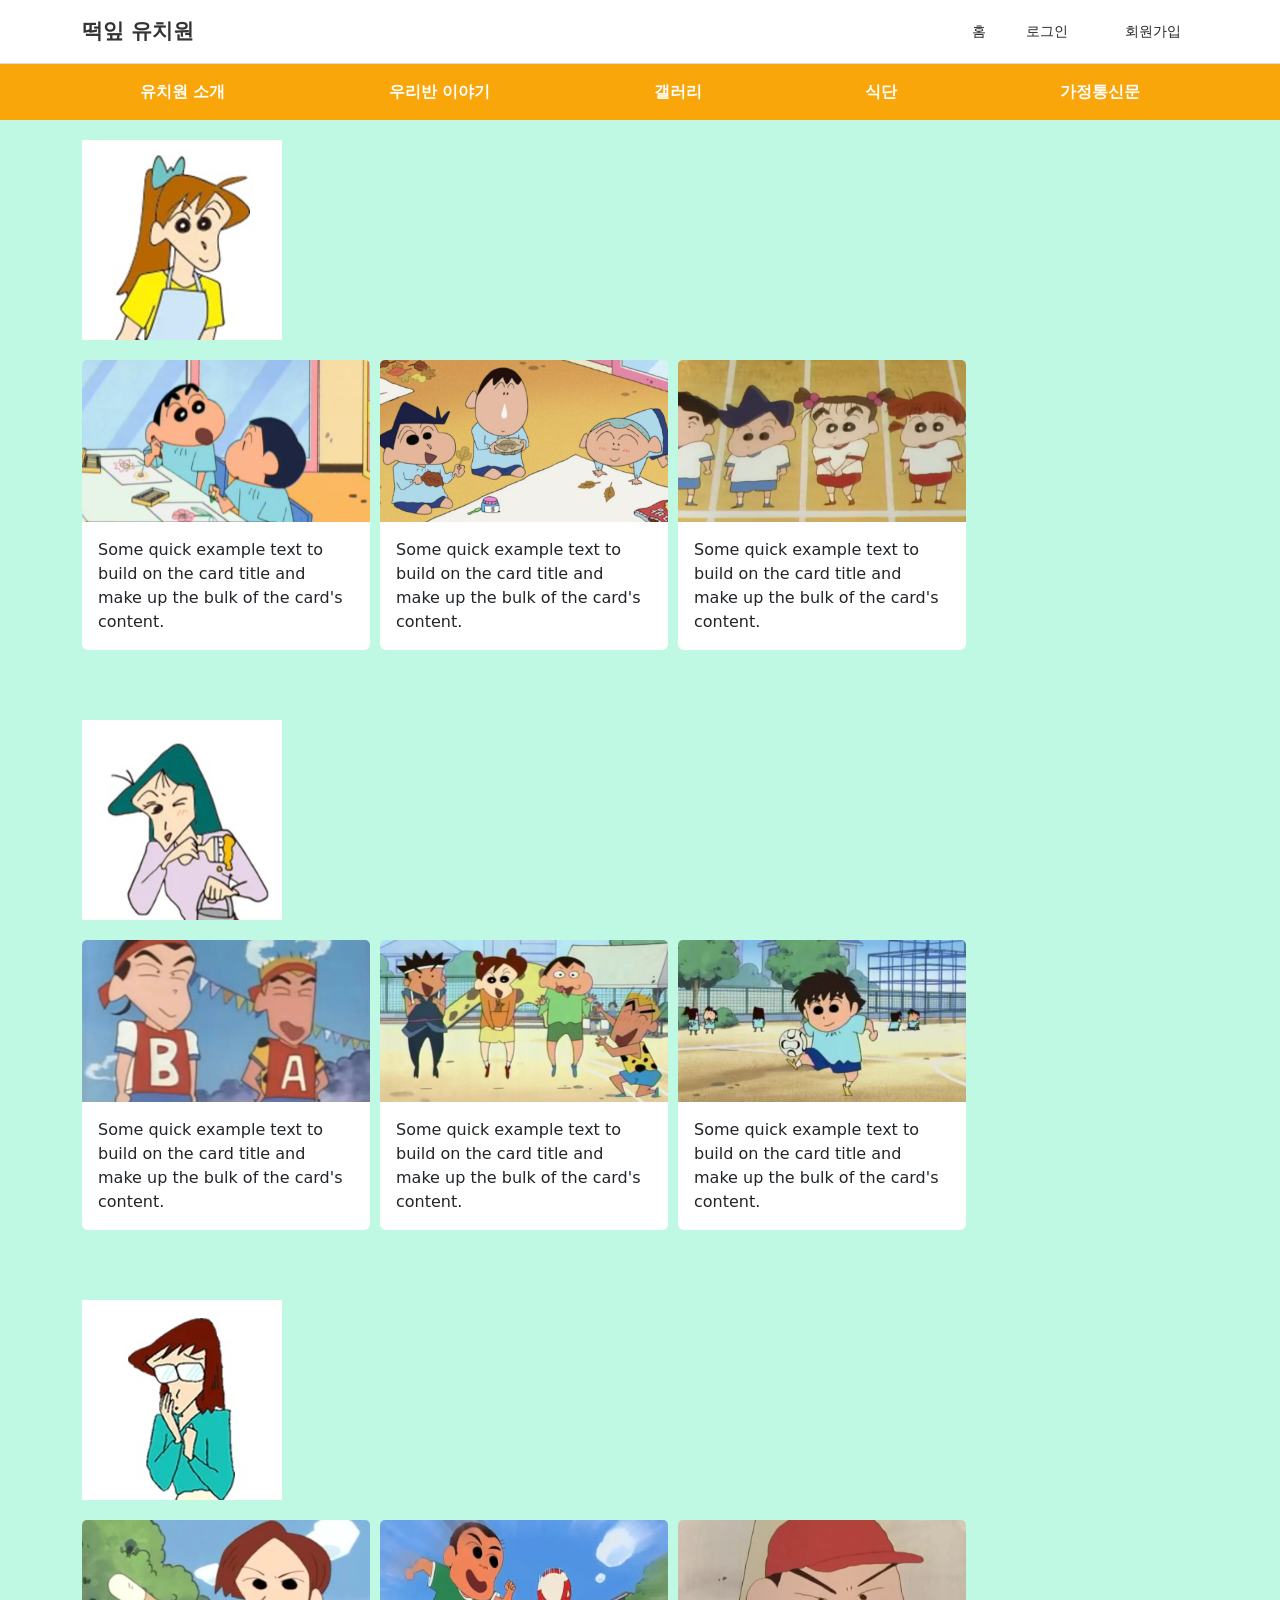
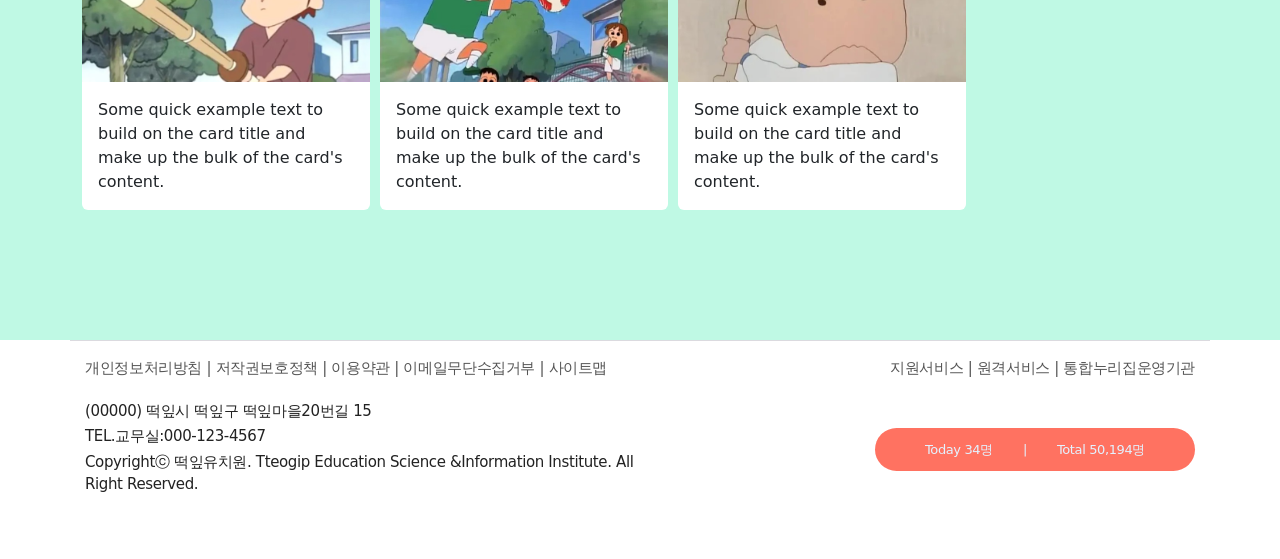
==== commit c7dcdcbf: "final test" ====
--- a/classStory.html
+++ b/classStory.html
@@ -7,9 +7,7 @@
     <link href="https://cdn.jsdelivr.net/npm/bootstrap@5.3.8/dist/css/bootstrap.min.css" rel="stylesheet" integrity="sha384-sRIl4kxILFvY47J16cr9ZwB07vP4J8+LH7qKQnuqkuIAvNWLzeN8tE5YBujZqJLB" crossorigin="anonymous">
     <link rel="stylesheet" href="style.css">
     <link rel="stylesheet" href="classStory.css">
-    <link rel="stylesheet" href="header.css">
     <link rel="stylesheet" href="footer.css">
-    <link rel="stylesheet" href="cursor.css">
 </head>
 <body>
     <header>
@@ -19,52 +17,46 @@
           class="container d-flex justify-content-between align-items-center"
         >
           <div class="logo-area">
-            <a href="/" class="text-decoration-none text-dark">
-              <h5 class="mb-0 fw-bold">떡잎 유치원</h5>
-            </a>
+            <h5 class="mb-0 fw-bold">떡잎 유치원</h5>
           </div>
 
           <div
             class="top-menu-right d-flex align-items-center"
             style="gap: 2.5rem"
           >
-            <a href="/" class="text-decoration-none text-dark small">홈</a>
-            <a href="login.html" class="text-decoration-none text-dark small"
-              >로그인</a
-            >
-            <a href="signup.html" class="text-decoration-none text-dark small"
-              >회원가입</a
-            >
+            <a href="#" class="text-decoration-none text-dark small">홈</a>
+            <a href="#" class="text-decoration-none text-dark small">로그인</a>
+            <button class="btn btn-sm rounded-pill px-3">회원가입</button>
           </div>
         </div>
       </div>
 
       <!-- nav-bar -->
-      <nav class="navbar-custom">
+      <nav class="navbar-custom" style="background-color: #f8a609">
         <div class="container">
           <div class="d-flex justify-content-around gap-5 py-3">
             <a
-              href="info.html"
+              href="#"
               class="nav-link-custom text-white text-decoration-none fw-bold"
               >유치원 소개</a
             >
             <a
-              href="classStory.html"
+              href="#"
               class="nav-link-custom text-white text-decoration-none fw-bold"
               >우리반 이야기</a
             >
             <a
-              href="gallery.html"
+              href="#"
               class="nav-link-custom text-white text-decoration-none fw-bold"
               >갤러리</a
             >
             <a
-              href="meal.html"
+              href="#"
               class="nav-link-custom text-white text-decoration-none fw-bold"
               >식단</a
             >
             <a
-              href="notice.html"
+              href="#"
               class="nav-link-custom text-white text-decoration-none fw-bold"
               >가정통신문</a
             >
@@ -73,115 +65,91 @@
       </nav>
     </header>
     
+
     <main class="main-body-section">
-        <div class="position-relative text-center d-flex align-items-center justify-content-center" style="height: 300px; overflow: hidden;">
-            <img src="https://cso-studio-kr.dn.nexoncdn.co.kr/images/01510306014199001001.vmg" class="position-absolute w-100 h-100 object-fit-cover" alt="">
-            <div class="position-absolute w-100 h-100" style="background: rgba(0, 0, 0, 0.4);"></div> 
-            <h1 class="display-4 fw-bold text-white z-1">🌱꿈과 사랑이 가득한 떡잎 유치원🌱</h1>
-        </div>
+        <div class="container">
+            <div class="sunflower-container">
+                <div class="teacher">
+                    <img src="images/teacher1.jpg">
 
-        <div class="container">
-            <div class="class-container">
-                <div class="teacher">
-                    <img src="images/classStory/teacher1.jpg">
-                    <div class="teacher-intro">
-                        <h4>해바라기반🌻</h4>
-                        <div>채성아 선생님</div>
-                    </div>
                 </div>
                 <div class="sunflower-class class">
                     <div class="card" style="width: 18rem;">
-                        <img src="images/classStory/sunflower6.png" class="card-img-top" alt="...">
+                        <img src="images/sunflower6.png" class="card-img-top" alt="...">
                         <div class="card-body">
-                        <p class="card-text">
-                            색연필을 요리조리 움직이며 이야기꽃을 피우는 해바라기반🌻 알록달록한 색깔만큼이나 통통 튀는 아이들의 자유로운 생각이 도화지를 가득 채우는 웃음 가득한 시간이었답니다~
-                        </p>
+                        <p class="card-text">Some quick example text to build on the card title and make up the bulk of the card's content.</p>
                         </div>
                     </div>
                     <div class="card" style="width: 18rem;">
-                        <img src="images/classStory/sunflower5.png" class="card-img-top" alt="...">
+                        <img src="images/sunflower5.png" class="card-img-top" alt="...">
                         <div class="card-body">
-                        <p class="card-text">
-                            바스락거리는 낙엽을 직접 주워 나만의 가을을 완성해 보았어요🍂 낙엽 하나하나에 아이들의 상상력이 더해져 세상에 하나뿐인 예쁜 가을 도화지가 탄생했답니다!
-                        </p>
+                        <p class="card-text">Some quick example text to build on the card title and make up the bulk of the card's content.</p>
                         </div>
                     </div>
                     <div class="card" style="width: 18rem;">
-                        <img src="images/classStory/sunflower4.png" class="card-img-top" alt="...">
+                        <img src="images/sunflower4.png" class="card-img-top" alt="...">
                         <div class="card-body">
-                        <p class="card-text">
-                            결승선을 향해 힘차게 발을 내딛는 우리 꼬마 선수들!🏃🏃 그동안 열심히 연습한 달리기 실력을 마음껏 뽐내며 끝까지 최선을 다해 달리는 모습이 얼마나 기특한지 몰라요~
-                        </p>
+                        <p class="card-text">Some quick example text to build on the card title and make up the bulk of the card's content.</p>
                         </div>
                     </div>
                 </div>
             </div>
-            <div class="class-container">
+            <div class="rose-container">
                 <div class="teacher">
-                    <img src="images/classStory/teacher2.jpg">
-                    <div class="teacher-intro">
-                        <h4>장미반🌹</h4>
-                        <div>나미리 선생님</div>
-                    </div>
+                    <img src="images/teacher2.jpg">
+
                 </div>
                 <div class="rose-class class">
                     <div class="card" style="width: 18rem;">
-                        <img src="images/classStory/rose2.jpg" class="card-img-top" alt="...">
+                        <img src="images/rose2.jpg" class="card-img-top" alt="...">
                         <div class="card-body">
-                        <p class="card-text">
-                            계주에서 넘어진 친구를 일으켜주며 함께 골인하는 훈훈한 장면을 보여주었어요! 운동 실력만큼이나 마음씨도 국가대표급인 우리 친구들, 서로를 배려하며 성장하는 모습이 정말 기특하죠?✨
-                        </p>
+                        <p class="card-text">Some quick example text to build on the card title and make up the bulk of the card's content.</p>
                         </div>
                     </div>
                     <div class="card" style="width: 18rem;">
-                        <img src="images/classStory/rose5.jpg" class="card-img-top" alt="...">
+                        <img src="images/rose5.jpg" class="card-img-top" alt="...">
                         <div class="card-body">
-                            <p class="card-text">
-                                쌩쌩~ 소리가 날 정도로 집중하며 줄넘기 마스터가 되기 위해 노력 중인 우리 장미반🌹 삼인방! 아이들의 열정 가득한 도전을 함께 응원해 주세요~
-                            </p>
+                        <p class="card-text">Some quick example text to build on the card title and make up the bulk of the card's content.</p>
                         </div>
                     </div>
                     <div class="card" style="width: 18rem;">
-                        <img src="images/classStory/rose3.jpg" class="card-img-top" alt="...">
+                        <img src="images/rose3.jpg" class="card-img-top" alt="...">
                         <div class="card-body">
-                        <p class="card-text">
-                            운동장 한편에서 땀방울을 흘리며 축구 연습에 집중하는 친구의 모습을 발견했어요! 혼자서도 포기하지 않고 끝까지 공을 쫓는 진지한 모습! 선생님도 우리 친구의 성장을 응원하고 있답니다~
-                        </p>
+                        <p class="card-text">Some quick example text to build on the card title and make up the bulk of the card's content.</p>
                         </div>
                     </div>
                 </div>
             </div>
-            <div class="class-container">
+            <div class="mugunghwa-container">
                 <div class="teacher">
-                    <img src="images/classStory/teacher3.jpg">
-                    <div class="teacher-intro">
-                        <h4>무궁화반🌺</h4>
-                        <div>차은주 선생님</div>
-                    </div>
+                    <img src="images/teacher3.jpg">
+
                 </div>
-                <div class="-class class">
+                <div class="mugunghwa-class class">
                     <div class="card" style="width: 18rem;">
-                        <img src="images/classStory/mugunghwa1.jpg" class="card-img-top" alt="...">
+                        <img src="images/mugunghwa1.jpg" class="card-img-top" alt="...">
                         <div class="card-body">
-                        <p class="card-text">이번 주 늠름한 꼬마 검객으로 변신해 검도 수업을 했어요! 처음 잡는 죽도가 어색할 법도 한데, '머리! 손목!' 외치는 진지한 기합 소리가 운동장 가득 울려 퍼졌답니다!🔥🔥</p>
+                        <p class="card-text">Some quick example text to build on the card title and make up the bulk of the card's content.</p>
                         </div>
                     </div>
                     <div class="card" style="width: 18rem;">
-                        <img src="images/classStory/mugunghwa3.jpg" class="card-img-top" alt="...">
+                        <img src="images/mugunghwa3.jpg" class="card-img-top" alt="...">
                         <div class="card-body">
-                        <p class="card-text">햇살 좋은 날, 아이들과 운동장에서 신나는 축구 경기를 즐겼어요!⚽ 서로 응원하고 한마음이 되는 아이들~ 골인보다 값진 우리 아이들의 환한 미소와 팀워크를 볼 수 있었답니다^^</p>
+                        <p class="card-text">Some quick example text to build on the card title and make up the bulk of the card's content.</p>
                         </div>
                     </div>
                     <div class="card" style="width: 18rem;">
-                        <img src="images/classStory/mugunghwa2.jpg" class="card-img-top" alt="...">
+                        <img src="images/mugunghwa2.jpg" class="card-img-top" alt="...">
                         <div class="card-body">
-                        <p class="card-text">오늘은 배트를 휘두르며 멋진 야구 선수로 변신해 보았어요!⚾️ 공을 끝까지 바라보며 집중하는 초롱초롱한 눈빛이 얼마나 예뻤는지 몰라요~</p>
+                        <p class="card-text">Some quick example text to build on the card title and make up the bulk of the card's content.</p>
                         </div>
                     </div>
                 </div>
             </div>
         </div>
     </main>
+
+
 
     <footer class="container">
         <div class="footer-first-line">
--- a/style.css
+++ b/style.css
@@ -1,5 +1,5 @@
 .main-body-section {
-  background-color: #bff9e4;
+  background-color:#bff9e4;
   padding-bottom: 80px;
 }
 
@@ -108,60 +108,47 @@
   border-bottom: 1px dashed white;
   display: flex;
 }
-.news-list li span {
-  color: #999;
-  margin-right: 15px;
-  font-size: 0.85rem;
+.news-list li span { color: #999; margin-right: 15px; font-size: 0.85rem; }
+
+.btn-class-logo {
+    text-decoration: none; 
+    border-radius: 15px;    
+    margin-bottom: 10px;   
+    transition: all 0.3s ease; 
+    display: flex;         
+    align-items: center;
 }
 
-.btn-class-logo {
-  text-decoration: none;
-  border-radius: 15px;
-  margin-bottom: 10px;
-  transition: all 0.3s ease;
-  display: flex;
-  align-items: center;
+
+.btn-class-logo.sunflower { background-color: #fff9db; }
+.btn-class-logo.rose      { background-color: #fff0f6; }
+.btn-class-logo.hibiscus  { background-color: #f3f0ff; }
+
+
+.btn-class-logo:hover {
+    transform: scale(1.03); 
+    box-shadow: 0 4px 10px rgba(0,0,0,0.05); 
 }
 
-.btn-class-logo.sunflower {
-  background-color: #fff9db;
-}
-.btn-class-logo.rose {
-  background-color: #fff0f6;
-}
-.btn-class-logo.hibiscus {
-  background-color: #f3f0ff;
-}
+.btn-class-logo.sunflower:hover { background-color: #ffec99 !important; }
+.btn-class-logo.rose:hover      { background-color: #ffdeeb !important; }
+.btn-class-logo.hibiscus:hover  { background-color: #e5dbff !important; }
 
-.btn-class-logo:hover {
-  transform: scale(1.03);
-  box-shadow: 0 4px 10px rgba(0, 0, 0, 0.05);
-}
-
-.btn-class-logo.sunflower:hover {
-  background-color: #ffec99 !important;
-}
-.btn-class-logo.rose:hover {
-  background-color: #ffdeeb !important;
-}
-.btn-class-logo.hibiscus:hover {
-  background-color: #e5dbff !important;
-}
 
 .logo-emoji {
-  font-size: 3rem;
-  width: 60px;
-  height: 60px;
-  display: flex;
-  align-items: center;
-  justify-content: center;
-  transition: transform 0.3s ease;
+    font-size: 3rem;
+    width: 60px; height: 60px; 
+    display: flex; 
+    align-items: center; 
+    justify-content: center;
+    transition: transform 0.3s ease;
 }
 
 .btn-class-logo:hover .logo-emoji {
-  transform: scale(1.2);
-  display: inline-block;
+    transform: scale(1.2); 
+    display: inline-block;
 }
+
 
 .recruit-card {
   background-color: white;
--- a/classStory.css
+++ b/classStory.css
@@ -1,63 +1,14 @@
-body {
-    font-family: sans-serif;
-}
-.class-container {
-    display: flex;
-    flex-direction: column;
-    max-width: 950px; 
-    margin: 0 auto;
-    width: 100%;
-}
 .teacher img {
     width: 200px;
     height: 200px;
-    border-radius: 150px;
-    box-shadow: 0 10px 30px rgba(0, 0, 0, 0.12);
-
-}
-.teacher {
-    display: flex;
-    justify-content: flex-start;
-    align-items: center;
-    margin-top: 40px;
+    margin-top: 20px;
     margin-bottom: 20px;
-    gap: 20px;
-    padding-left: 10px;
-}
-.teacher-intro {
-    flex-direction: column;
-    display: flex;
 }
 .class {
     display: flex;
     margin-bottom: 50px;
-    justify-content: center;
-    flex-wrap: wrap;
 }
 .card {
     border: none;
-    margin: 10px;
-    box-shadow: 0 4px 20px rgba(0, 0, 0, 0.08);
-}
-.card-text {
-    text-align: center;
-    font-size: 15px;
-    letter-spacing: -0.05em;
-    line-height: 1.6em;
-    word-spacing: 0.1em;
-    padding-left: 10px;
-    padding-right: 10px;
-}
-
-@media screen and (max-width: 48rem) {
-    .teacher {
-        flex-direction: column;
-        justify-content: center;
-        text-align: center;
-        padding-left: 0;
-    }
-    .class {
-        flex-direction: column;
-        align-items: center;
-    }
+    margin-right: 10px;
 }
--- a/footer.css
+++ b/footer.css
@@ -1,69 +1,80 @@
 footer {
-  padding: 1rem 0 2.5rem;
-  color: #222;
-  background: #fff;
-  border-top: 1px solid #dbdadf;
-  font-weight: 500;
+    padding: 1rem 0 2.5rem;
+    color: #222;
+    background: #fff;
+    border-top: 1px solid #dbdadf;
+    font-weight: 500;
 }
 .footer-first-line {
-  display: flex;
-  justify-content: space-between;
-  font-size: 15px;
-  padding: 0 3px;
-  letter-spacing: -0.025em;
-  margin-bottom: 20px;
+    display: flex;
+    justify-content: space-between;
+    font-size: 15px;
+    padding: 0 3px;
+    letter-spacing: -0.025em;
+    margin-bottom: 20px;
 }
-.footer-first-line a, .footer-first-line span {
+.footer-first-line a, span {
     text-decoration: none;
     color: #555555;
 }
 .footer-first-line a:hover {
-  text-decoration: underline;
+    text-decoration: underline;
 }
 .footer-second-line {
-  display: flex;
-  justify-content: space-between;
-  align-items: center;
-  font-size: 15px;
-  padding: 0 3px;
-  letter-spacing: -0.025em;
-  margin-bottom: 20px;
+    display: flex;
+    justify-content: space-between;
+    align-items: center;
+    font-size: 15px;
+    padding: 0 3px;
+    letter-spacing: -0.025em;
+    margin-bottom: 20px;
 }
 .footer-second-line-left div {
-  margin-bottom: 3px;
+    margin-bottom: 3px;
 }
 .footer-second-line-right {
-  display: flex;
-  justify-content: center;
-  align-items: center;
-  background-color: #ed4132;
-  border-radius: 100px;
-  padding: 12px 50px;
+    display: flex;
+    justify-content: center;
+    align-items: center;
+    background-color: #FF7261;
+    border-radius: 100px;
+    padding: 12px 50px;
 }
-.footer-second-line-right div,
-.footer-second-line-right span {
-  color: #e4f2ff;
-  font-weight: 400;
-  font-size: 13px;
+.footer-second-line-right div, .footer-second-line-right span {
+    color: #e4f2ff;
+    font-weight: 400;
+    font-size: 13px;
 }
 .footer-second-line-right span {
-  padding: 0 30px;
+    padding: 0 30px;
 }
 
-@media screen and (max-width: 48rem) {
-  .footer-first-line {
-    display: flex;
-    flex-direction: column;
-    margin-bottom: 20px;
-  }
-  .footer-first-line-left {
-    margin-bottom: 20px;
-  }
-  .footer-second-line {
-    display: flex;
-    flex-direction: column;
-  }
-  .footer-second-line-left {
-    margin-bottom: 20px;
-  }
-}
+
+
+
+
+
+
+
+
+
+
+
+
+@media screen and (max-width:48rem) {
+    .footer-first-line {
+        display: flex;
+        flex-direction: column;
+        margin-bottom: 20px;
+    }
+    .footer-first-line-left {
+        margin-bottom: 20px;
+    }
+    .footer-second-line {
+        display: flex;
+        flex-direction: column;
+    }
+    .footer-second-line-left {
+        margin-bottom: 20px;
+    }
+}
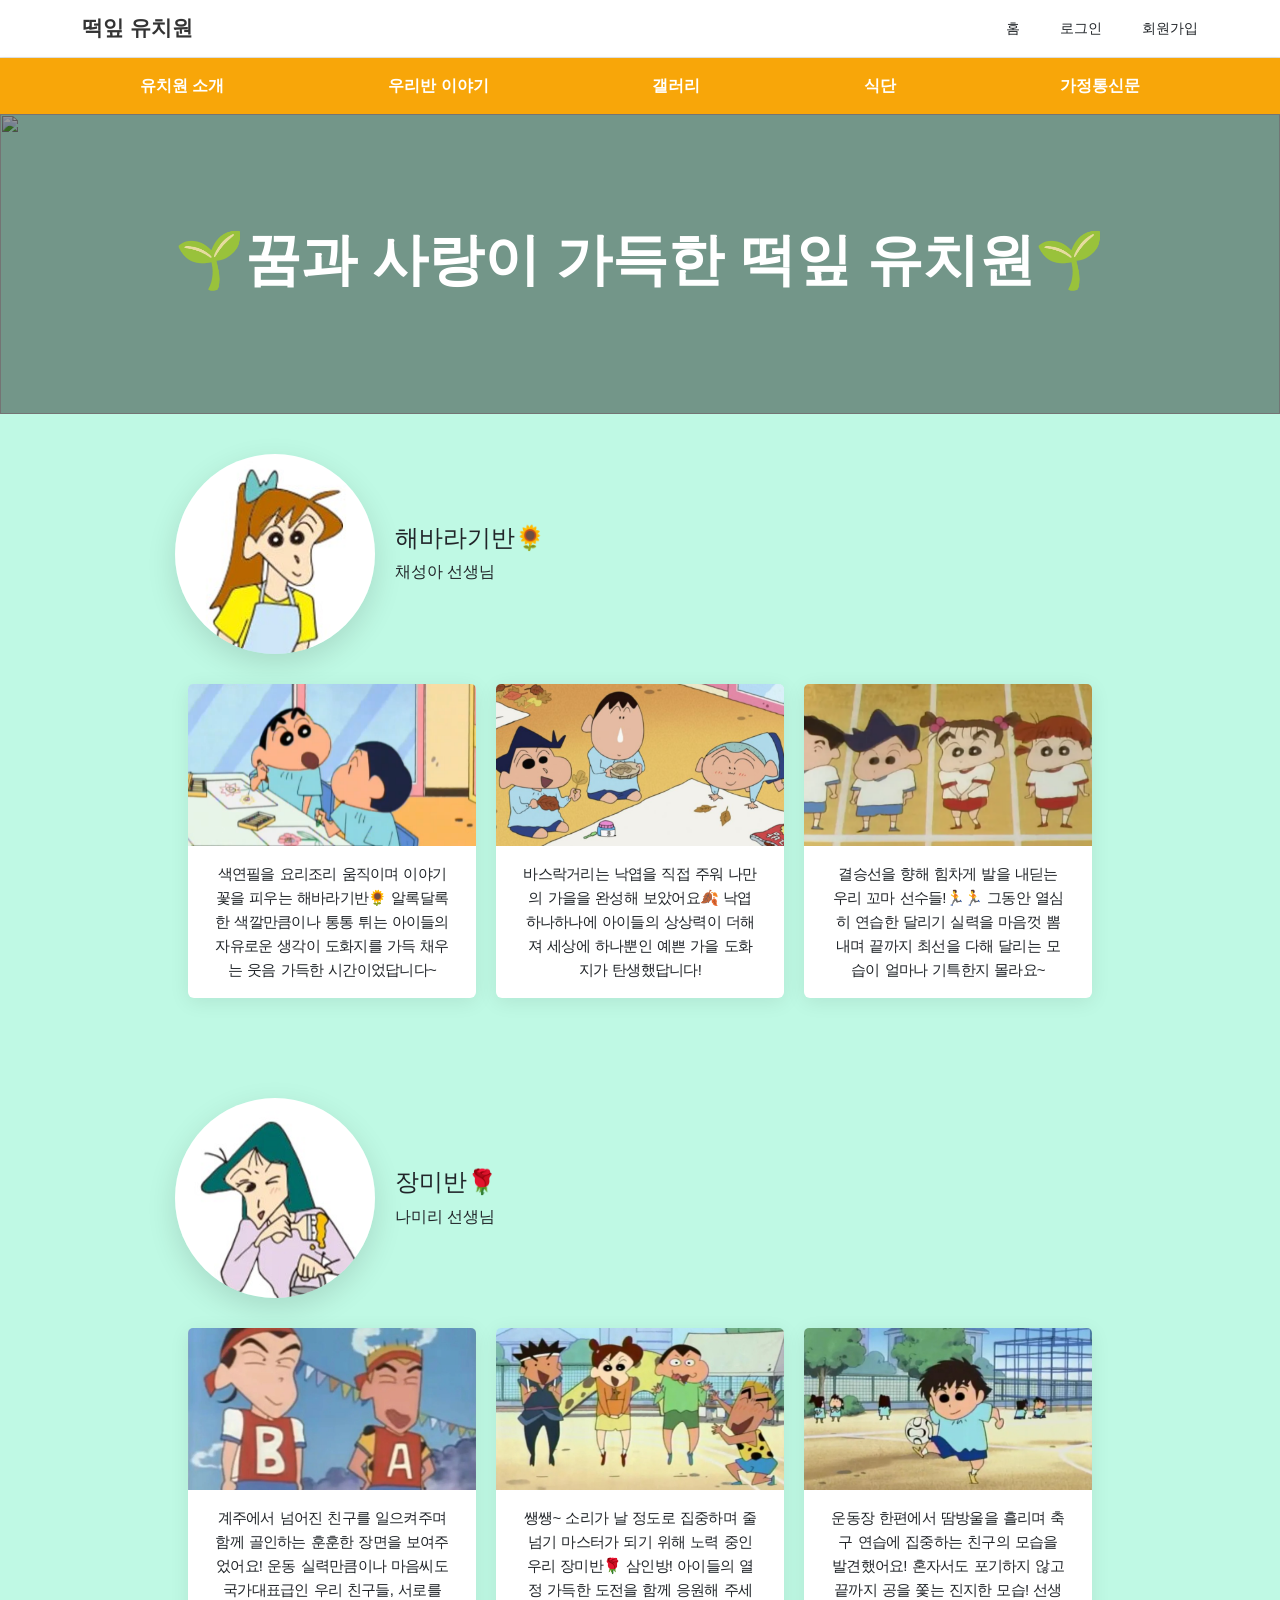
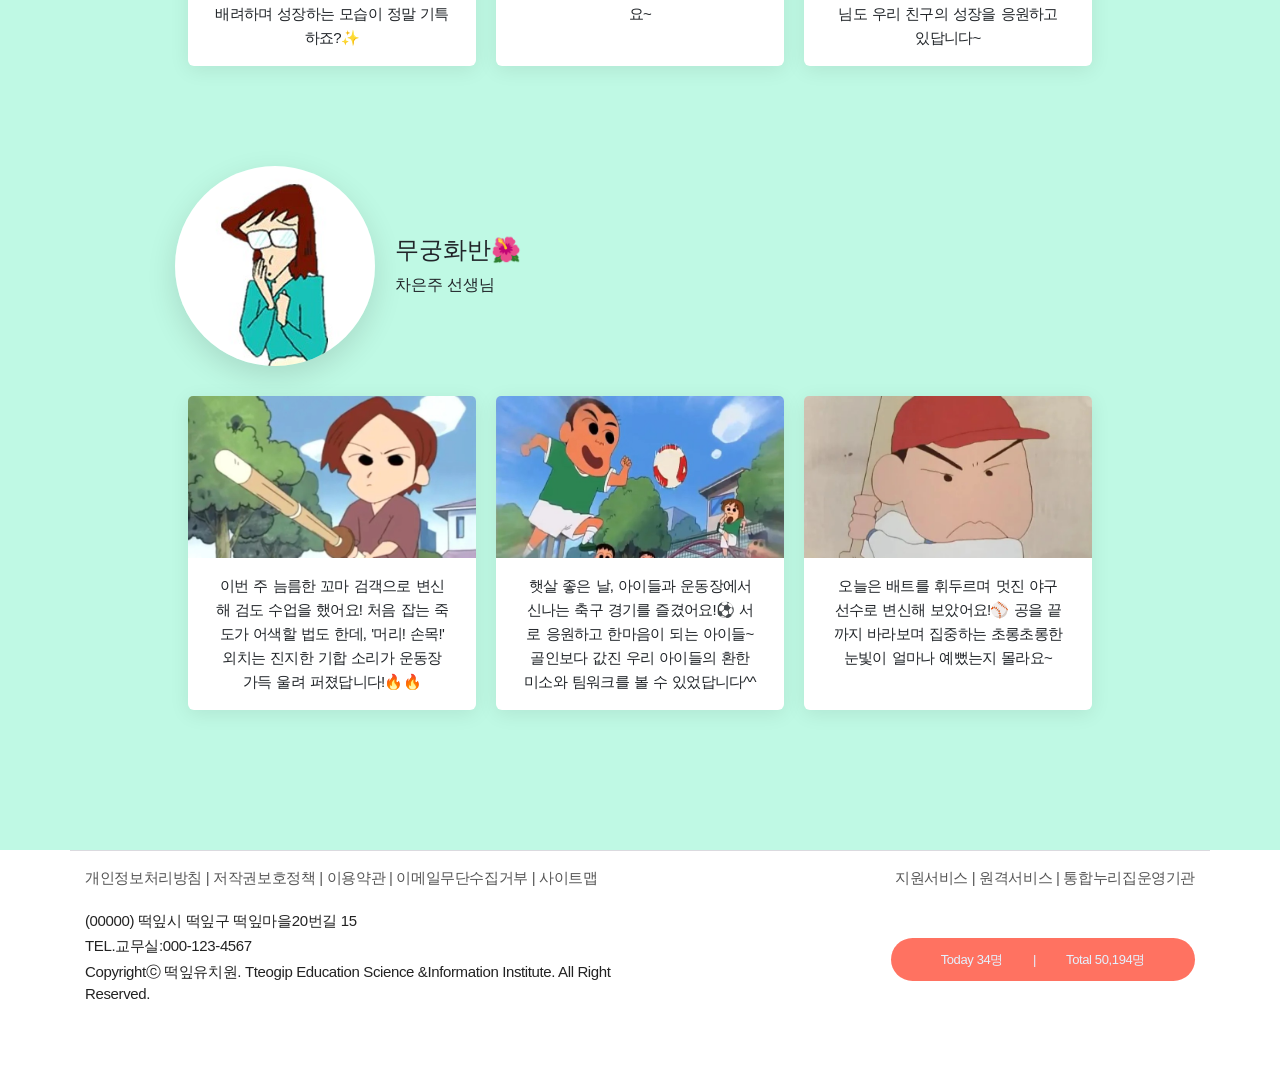
==== commit 64b35bdd: "Merge pull request #20 from chaeseohae/feature-A meal.html" ====
--- a/classStory.html
+++ b/classStory.html
@@ -7,7 +7,9 @@
     <link href="https://cdn.jsdelivr.net/npm/bootstrap@5.3.8/dist/css/bootstrap.min.css" rel="stylesheet" integrity="sha384-sRIl4kxILFvY47J16cr9ZwB07vP4J8+LH7qKQnuqkuIAvNWLzeN8tE5YBujZqJLB" crossorigin="anonymous">
     <link rel="stylesheet" href="style.css">
     <link rel="stylesheet" href="classStory.css">
+    <link rel="stylesheet" href="header.css">
     <link rel="stylesheet" href="footer.css">
+    <link rel="stylesheet" href="cursor.css">
 </head>
 <body>
     <header>
@@ -17,46 +19,52 @@
           class="container d-flex justify-content-between align-items-center"
         >
           <div class="logo-area">
-            <h5 class="mb-0 fw-bold">떡잎 유치원</h5>
+            <a href="/" class="text-decoration-none text-dark">
+              <h5 class="mb-0 fw-bold">떡잎 유치원</h5>
+            </a>
           </div>
 
           <div
             class="top-menu-right d-flex align-items-center"
             style="gap: 2.5rem"
           >
-            <a href="#" class="text-decoration-none text-dark small">홈</a>
-            <a href="#" class="text-decoration-none text-dark small">로그인</a>
-            <button class="btn btn-sm rounded-pill px-3">회원가입</button>
+            <a href="/" class="text-decoration-none text-dark small">홈</a>
+            <a href="login.html" class="text-decoration-none text-dark small"
+              >로그인</a
+            >
+            <a href="signup.html" class="text-decoration-none text-dark small"
+              >회원가입</a
+            >
           </div>
         </div>
       </div>
 
       <!-- nav-bar -->
-      <nav class="navbar-custom" style="background-color: #f8a609">
+      <nav class="navbar-custom">
         <div class="container">
           <div class="d-flex justify-content-around gap-5 py-3">
             <a
-              href="#"
+              href="info.html"
               class="nav-link-custom text-white text-decoration-none fw-bold"
               >유치원 소개</a
             >
             <a
-              href="#"
+              href="classStory.html"
               class="nav-link-custom text-white text-decoration-none fw-bold"
               >우리반 이야기</a
             >
             <a
-              href="#"
+              href="gallery.html"
               class="nav-link-custom text-white text-decoration-none fw-bold"
               >갤러리</a
             >
             <a
-              href="#"
+              href="meal.html"
               class="nav-link-custom text-white text-decoration-none fw-bold"
               >식단</a
             >
             <a
-              href="#"
+              href="notice.html"
               class="nav-link-custom text-white text-decoration-none fw-bold"
               >가정통신문</a
             >
@@ -65,91 +73,115 @@
       </nav>
     </header>
     
-
     <main class="main-body-section">
+        <div class="position-relative text-center d-flex align-items-center justify-content-center" style="height: 300px; overflow: hidden;">
+            <img src="https://cso-studio-kr.dn.nexoncdn.co.kr/images/01510306014199001001.vmg" class="position-absolute w-100 h-100 object-fit-cover" alt="">
+            <div class="position-absolute w-100 h-100" style="background: rgba(0, 0, 0, 0.4);"></div> 
+            <h1 class="display-4 fw-bold text-white z-1">🌱꿈과 사랑이 가득한 떡잎 유치원🌱</h1>
+        </div>
+
         <div class="container">
-            <div class="sunflower-container">
+            <div class="class-container">
                 <div class="teacher">
-                    <img src="images/teacher1.jpg">
-
+                    <img src="images/classStory/teacher1.jpg">
+                    <div class="teacher-intro">
+                        <h4>해바라기반🌻</h4>
+                        <div>채성아 선생님</div>
+                    </div>
                 </div>
                 <div class="sunflower-class class">
                     <div class="card" style="width: 18rem;">
-                        <img src="images/sunflower6.png" class="card-img-top" alt="...">
-                        <div class="card-body">
-                        <p class="card-text">Some quick example text to build on the card title and make up the bulk of the card's content.</p>
-                        </div>
-                    </div>
-                    <div class="card" style="width: 18rem;">
-                        <img src="images/sunflower5.png" class="card-img-top" alt="...">
-                        <div class="card-body">
-                        <p class="card-text">Some quick example text to build on the card title and make up the bulk of the card's content.</p>
-                        </div>
-                    </div>
-                    <div class="card" style="width: 18rem;">
-                        <img src="images/sunflower4.png" class="card-img-top" alt="...">
-                        <div class="card-body">
-                        <p class="card-text">Some quick example text to build on the card title and make up the bulk of the card's content.</p>
-                        </div>
-                    </div>
-                </div>
-            </div>
-            <div class="rose-container">
+                        <img src="images/classStory/sunflower6.png" class="card-img-top" alt="...">
+                        <div class="card-body">
+                        <p class="card-text">
+                            색연필을 요리조리 움직이며 이야기꽃을 피우는 해바라기반🌻 알록달록한 색깔만큼이나 통통 튀는 아이들의 자유로운 생각이 도화지를 가득 채우는 웃음 가득한 시간이었답니다~
+                        </p>
+                        </div>
+                    </div>
+                    <div class="card" style="width: 18rem;">
+                        <img src="images/classStory/sunflower5.png" class="card-img-top" alt="...">
+                        <div class="card-body">
+                        <p class="card-text">
+                            바스락거리는 낙엽을 직접 주워 나만의 가을을 완성해 보았어요🍂 낙엽 하나하나에 아이들의 상상력이 더해져 세상에 하나뿐인 예쁜 가을 도화지가 탄생했답니다!
+                        </p>
+                        </div>
+                    </div>
+                    <div class="card" style="width: 18rem;">
+                        <img src="images/classStory/sunflower4.png" class="card-img-top" alt="...">
+                        <div class="card-body">
+                        <p class="card-text">
+                            결승선을 향해 힘차게 발을 내딛는 우리 꼬마 선수들!🏃🏃 그동안 열심히 연습한 달리기 실력을 마음껏 뽐내며 끝까지 최선을 다해 달리는 모습이 얼마나 기특한지 몰라요~
+                        </p>
+                        </div>
+                    </div>
+                </div>
+            </div>
+            <div class="class-container">
                 <div class="teacher">
-                    <img src="images/teacher2.jpg">
-
+                    <img src="images/classStory/teacher2.jpg">
+                    <div class="teacher-intro">
+                        <h4>장미반🌹</h4>
+                        <div>나미리 선생님</div>
+                    </div>
                 </div>
                 <div class="rose-class class">
                     <div class="card" style="width: 18rem;">
-                        <img src="images/rose2.jpg" class="card-img-top" alt="...">
-                        <div class="card-body">
-                        <p class="card-text">Some quick example text to build on the card title and make up the bulk of the card's content.</p>
-                        </div>
-                    </div>
-                    <div class="card" style="width: 18rem;">
-                        <img src="images/rose5.jpg" class="card-img-top" alt="...">
-                        <div class="card-body">
-                        <p class="card-text">Some quick example text to build on the card title and make up the bulk of the card's content.</p>
-                        </div>
-                    </div>
-                    <div class="card" style="width: 18rem;">
-                        <img src="images/rose3.jpg" class="card-img-top" alt="...">
-                        <div class="card-body">
-                        <p class="card-text">Some quick example text to build on the card title and make up the bulk of the card's content.</p>
-                        </div>
-                    </div>
-                </div>
-            </div>
-            <div class="mugunghwa-container">
+                        <img src="images/classStory/rose2.jpg" class="card-img-top" alt="...">
+                        <div class="card-body">
+                        <p class="card-text">
+                            계주에서 넘어진 친구를 일으켜주며 함께 골인하는 훈훈한 장면을 보여주었어요! 운동 실력만큼이나 마음씨도 국가대표급인 우리 친구들, 서로를 배려하며 성장하는 모습이 정말 기특하죠?✨
+                        </p>
+                        </div>
+                    </div>
+                    <div class="card" style="width: 18rem;">
+                        <img src="images/classStory/rose5.jpg" class="card-img-top" alt="...">
+                        <div class="card-body">
+                            <p class="card-text">
+                                쌩쌩~ 소리가 날 정도로 집중하며 줄넘기 마스터가 되기 위해 노력 중인 우리 장미반🌹 삼인방! 아이들의 열정 가득한 도전을 함께 응원해 주세요~
+                            </p>
+                        </div>
+                    </div>
+                    <div class="card" style="width: 18rem;">
+                        <img src="images/classStory/rose3.jpg" class="card-img-top" alt="...">
+                        <div class="card-body">
+                        <p class="card-text">
+                            운동장 한편에서 땀방울을 흘리며 축구 연습에 집중하는 친구의 모습을 발견했어요! 혼자서도 포기하지 않고 끝까지 공을 쫓는 진지한 모습! 선생님도 우리 친구의 성장을 응원하고 있답니다~
+                        </p>
+                        </div>
+                    </div>
+                </div>
+            </div>
+            <div class="class-container">
                 <div class="teacher">
-                    <img src="images/teacher3.jpg">
-
-                </div>
-                <div class="mugunghwa-class class">
-                    <div class="card" style="width: 18rem;">
-                        <img src="images/mugunghwa1.jpg" class="card-img-top" alt="...">
-                        <div class="card-body">
-                        <p class="card-text">Some quick example text to build on the card title and make up the bulk of the card's content.</p>
-                        </div>
-                    </div>
-                    <div class="card" style="width: 18rem;">
-                        <img src="images/mugunghwa3.jpg" class="card-img-top" alt="...">
-                        <div class="card-body">
-                        <p class="card-text">Some quick example text to build on the card title and make up the bulk of the card's content.</p>
-                        </div>
-                    </div>
-                    <div class="card" style="width: 18rem;">
-                        <img src="images/mugunghwa2.jpg" class="card-img-top" alt="...">
-                        <div class="card-body">
-                        <p class="card-text">Some quick example text to build on the card title and make up the bulk of the card's content.</p>
+                    <img src="images/classStory/teacher3.jpg">
+                    <div class="teacher-intro">
+                        <h4>무궁화반🌺</h4>
+                        <div>차은주 선생님</div>
+                    </div>
+                </div>
+                <div class="-class class">
+                    <div class="card" style="width: 18rem;">
+                        <img src="images/classStory/mugunghwa1.jpg" class="card-img-top" alt="...">
+                        <div class="card-body">
+                        <p class="card-text">이번 주 늠름한 꼬마 검객으로 변신해 검도 수업을 했어요! 처음 잡는 죽도가 어색할 법도 한데, '머리! 손목!' 외치는 진지한 기합 소리가 운동장 가득 울려 퍼졌답니다!🔥🔥</p>
+                        </div>
+                    </div>
+                    <div class="card" style="width: 18rem;">
+                        <img src="images/classStory/mugunghwa3.jpg" class="card-img-top" alt="...">
+                        <div class="card-body">
+                        <p class="card-text">햇살 좋은 날, 아이들과 운동장에서 신나는 축구 경기를 즐겼어요!⚽ 서로 응원하고 한마음이 되는 아이들~ 골인보다 값진 우리 아이들의 환한 미소와 팀워크를 볼 수 있었답니다^^</p>
+                        </div>
+                    </div>
+                    <div class="card" style="width: 18rem;">
+                        <img src="images/classStory/mugunghwa2.jpg" class="card-img-top" alt="...">
+                        <div class="card-body">
+                        <p class="card-text">오늘은 배트를 휘두르며 멋진 야구 선수로 변신해 보았어요!⚾️ 공을 끝까지 바라보며 집중하는 초롱초롱한 눈빛이 얼마나 예뻤는지 몰라요~</p>
                         </div>
                     </div>
                 </div>
             </div>
         </div>
     </main>
-
-
 
     <footer class="container">
         <div class="footer-first-line">
--- a/classStory.css
+++ b/classStory.css
@@ -1,14 +1,63 @@
+body {
+    font-family: sans-serif;
+}
+.class-container {
+    display: flex;
+    flex-direction: column;
+    max-width: 950px; 
+    margin: 0 auto;
+    width: 100%;
+}
 .teacher img {
     width: 200px;
     height: 200px;
-    margin-top: 20px;
+    border-radius: 150px;
+    box-shadow: 0 10px 30px rgba(0, 0, 0, 0.12);
+
+}
+.teacher {
+    display: flex;
+    justify-content: flex-start;
+    align-items: center;
+    margin-top: 40px;
     margin-bottom: 20px;
+    gap: 20px;
+    padding-left: 10px;
+}
+.teacher-intro {
+    flex-direction: column;
+    display: flex;
 }
 .class {
     display: flex;
     margin-bottom: 50px;
+    justify-content: center;
+    flex-wrap: wrap;
 }
 .card {
     border: none;
-    margin-right: 10px;
+    margin: 10px;
+    box-shadow: 0 4px 20px rgba(0, 0, 0, 0.08);
+}
+.card-text {
+    text-align: center;
+    font-size: 15px;
+    letter-spacing: -0.05em;
+    line-height: 1.6em;
+    word-spacing: 0.1em;
+    padding-left: 10px;
+    padding-right: 10px;
+}
+
+@media screen and (max-width: 48rem) {
+    .teacher {
+        flex-direction: column;
+        justify-content: center;
+        text-align: center;
+        padding-left: 0;
+    }
+    .class {
+        flex-direction: column;
+        align-items: center;
+    }
 }
--- a/header.css
+++ b/header.css
@@ -0,0 +1,34 @@
+.logo-area h5 {
+  font-size: 1.3rem;
+  color: #333;
+}
+
+.logo-img {
+  height: 1.3125rem;
+  object-fit: contain;
+}
+
+.top-menu-right {
+  display: flex;
+  align-items: center;
+}
+
+.top-menu-right a:hover {
+  color: #f8a609 !important;
+  transition: color 0.3s ease;
+}
+
+.navbar-custom {
+  background-color: #f8a609;
+}
+
+.nav-link-custom {
+  font-size: 1rem;
+  transition: all 0.3s ease;
+  position: relative;
+  text-decoration: none;
+}
+
+.nav-link-custom:hover {
+  color: #51cc64 !important;
+}
--- a/cursor.css
+++ b/cursor.css
@@ -0,0 +1,8 @@
+body {
+  cursor: url("./images/shinchan-50.png"), auto;
+}
+
+a:hover,
+button:hover {
+  cursor: url("./images/shinchan-hover-50.png"), auto;
+}
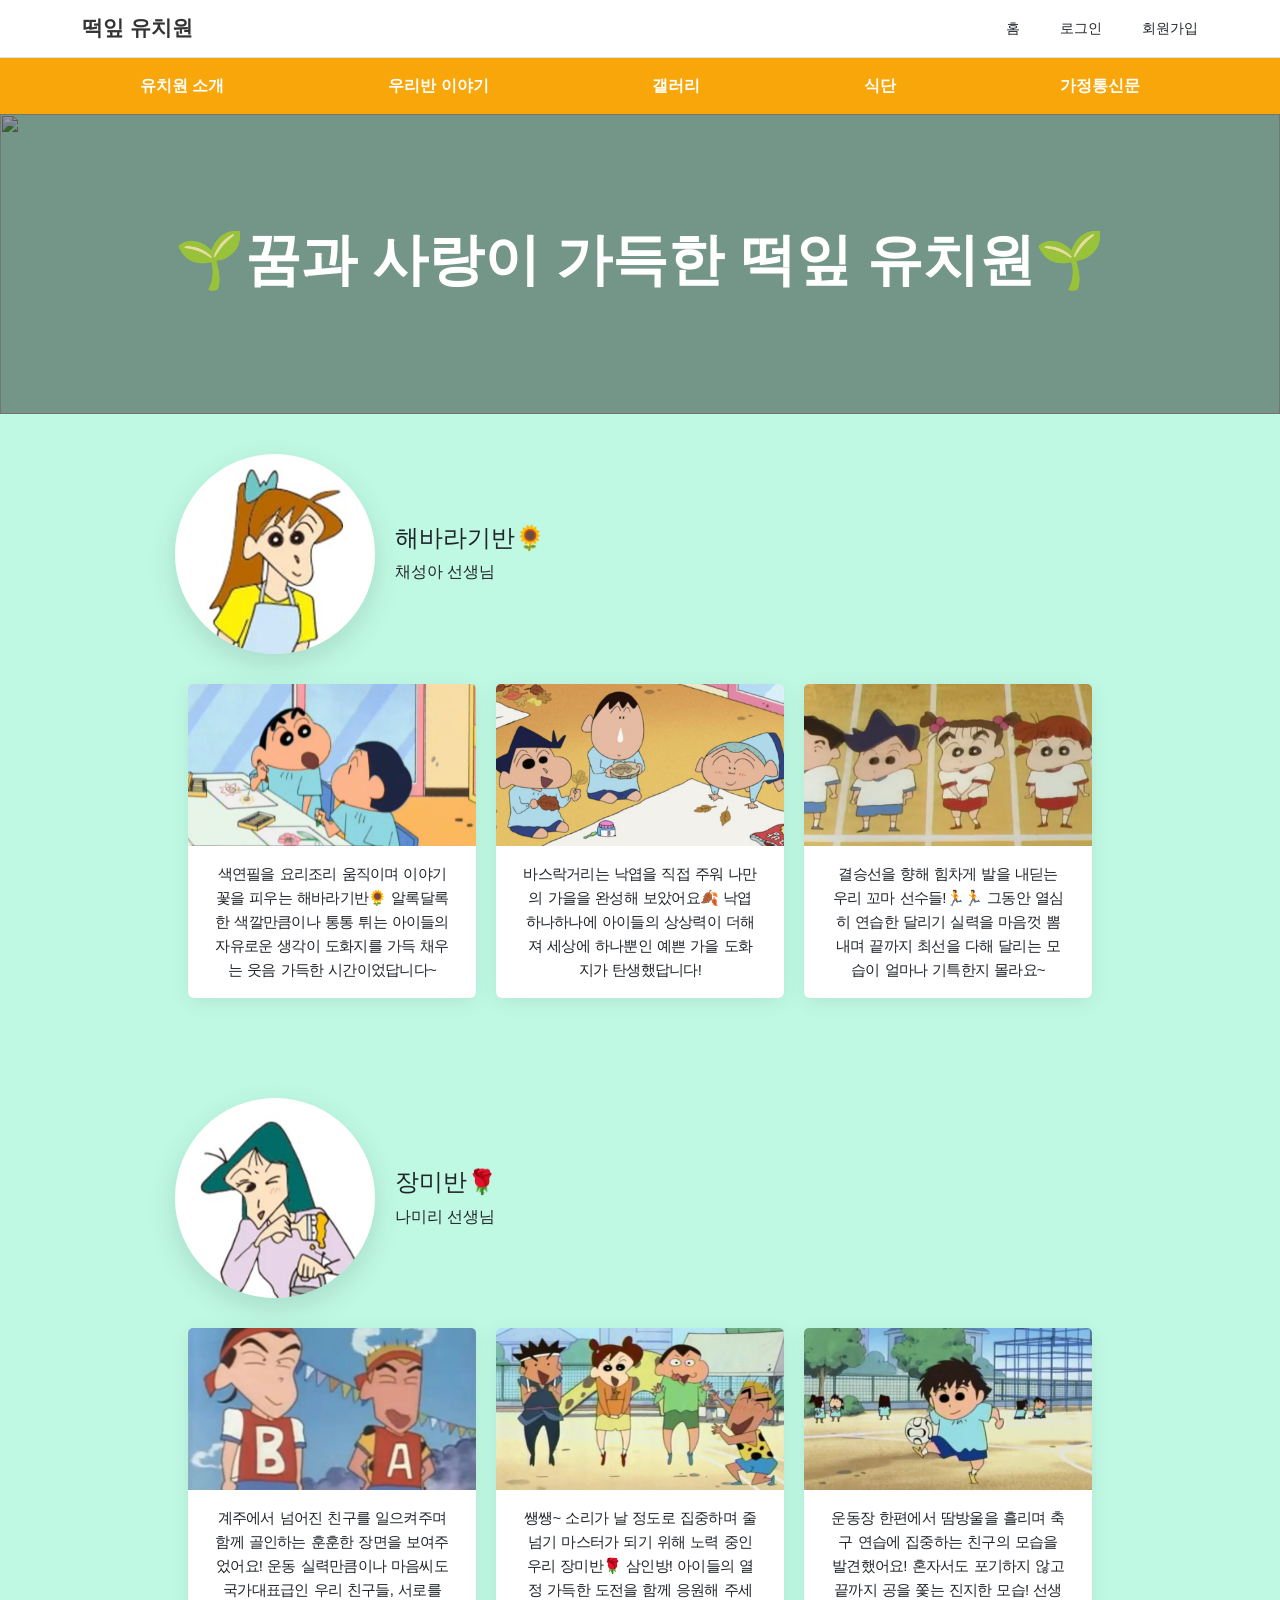
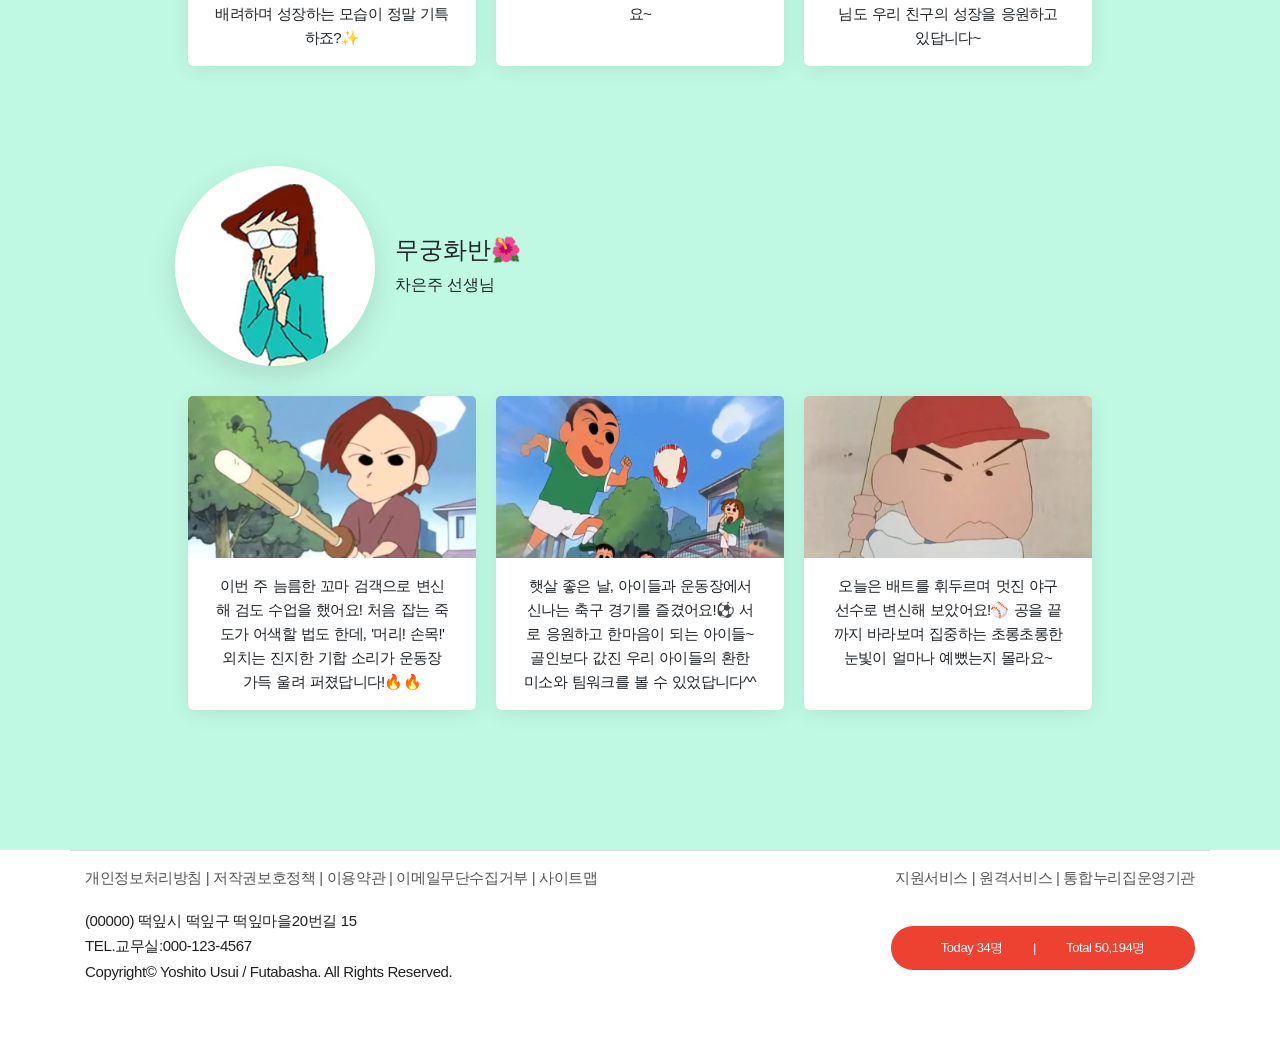
==== commit 7c7a9cd4: "final" ====
--- a/classStory.html
+++ b/classStory.html
@@ -208,7 +208,7 @@
             <div class="footer-second-line-left col-md-6">
                 <div>(00000) 떡잎시 떡잎구 떡잎마을20번길 15</div>
                 <div>TEL.교무실:000-123-4567</div>
-                <div>Copyrightⓒ 떡잎유치원. Tteogip Education Science &Information Institute. All Right Reserved.</div>
+                <div>Copyright© Yoshito Usui / Futabasha. All Rights Reserved.</div>
             </div>
             <div class="footer-second-line-right">
                 <div>Today 34명</div>
--- a/style.css
+++ b/style.css
@@ -1,40 +1,6 @@
 .main-body-section {
-  background-color:#bff9e4;
+  background-color: #bff9e4;
   padding-bottom: 80px;
-}
-
-.top-menu {
-  box-shadow: 0 2px 4px rgba(0, 0, 0, 0.1);
-}
-
-.logo-area h5 {
-  font-size: 1.3rem;
-  color: #333;
-}
-
-.top-menu-right {
-  display: flex;
-  align-items: center;
-}
-
-.top-menu-right a:hover {
-  color: #f8a609 !important;
-  transition: color 0.3s ease;
-}
-
-.navbar-custom {
-  box-shadow: 0 2px 6px rgba(0, 0, 0, 0.1);
-}
-
-.nav-link-custom {
-  font-size: 1rem;
-  transition: opacity 0.3s ease;
-  position: relative;
-}
-
-.nav-link-custom:hover {
-  opacity: 0.8;
-  text-decoration: underline !important;
 }
 
 .carousel-item img {
@@ -108,47 +74,60 @@
   border-bottom: 1px dashed white;
   display: flex;
 }
-.news-list li span { color: #999; margin-right: 15px; font-size: 0.85rem; }
+.news-list li span {
+  color: #999;
+  margin-right: 15px;
+  font-size: 0.85rem;
+}
 
 .btn-class-logo {
-    text-decoration: none; 
-    border-radius: 15px;    
-    margin-bottom: 10px;   
-    transition: all 0.3s ease; 
-    display: flex;         
-    align-items: center;
+  text-decoration: none;
+  border-radius: 15px;
+  margin-bottom: 10px;
+  transition: all 0.3s ease;
+  display: flex;
+  align-items: center;
 }
 
-
-.btn-class-logo.sunflower { background-color: #fff9db; }
-.btn-class-logo.rose      { background-color: #fff0f6; }
-.btn-class-logo.hibiscus  { background-color: #f3f0ff; }
-
+.btn-class-logo.sunflower {
+  background-color: #fff9db;
+}
+.btn-class-logo.rose {
+  background-color: #fff0f6;
+}
+.btn-class-logo.hibiscus {
+  background-color: #f3f0ff;
+}
 
 .btn-class-logo:hover {
-    transform: scale(1.03); 
-    box-shadow: 0 4px 10px rgba(0,0,0,0.05); 
+  transform: scale(1.03);
+  box-shadow: 0 4px 10px rgba(0, 0, 0, 0.05);
 }
 
-.btn-class-logo.sunflower:hover { background-color: #ffec99 !important; }
-.btn-class-logo.rose:hover      { background-color: #ffdeeb !important; }
-.btn-class-logo.hibiscus:hover  { background-color: #e5dbff !important; }
-
+.btn-class-logo.sunflower:hover {
+  background-color: #ffec99 !important;
+}
+.btn-class-logo.rose:hover {
+  background-color: #ffdeeb !important;
+}
+.btn-class-logo.hibiscus:hover {
+  background-color: #e5dbff !important;
+}
 
 .logo-emoji {
-    font-size: 3rem;
-    width: 60px; height: 60px; 
-    display: flex; 
-    align-items: center; 
-    justify-content: center;
-    transition: transform 0.3s ease;
+  font-size: 3rem;
+  width: 60px;
+  height: 60px;
+  display: flex;
+  align-items: center;
+  justify-content: center;
+  transition: transform 0.3s ease;
 }
 
 .btn-class-logo:hover .logo-emoji {
-    transform: scale(1.2); 
-    display: inline-block;
+  transform: scale(1.2);
+  display: inline-block;
 }
-
 
 .recruit-card {
   background-color: white;
--- a/footer.css
+++ b/footer.css
@@ -1,80 +1,69 @@
 footer {
-    padding: 1rem 0 2.5rem;
-    color: #222;
-    background: #fff;
-    border-top: 1px solid #dbdadf;
-    font-weight: 500;
+  padding: 1rem 0 2.5rem;
+  color: #222;
+  background: #fff;
+  border-top: 1px solid #dbdadf;
+  font-weight: 500;
 }
 .footer-first-line {
-    display: flex;
-    justify-content: space-between;
-    font-size: 15px;
-    padding: 0 3px;
-    letter-spacing: -0.025em;
-    margin-bottom: 20px;
+  display: flex;
+  justify-content: space-between;
+  font-size: 15px;
+  padding: 0 3px;
+  letter-spacing: -0.025em;
+  margin-bottom: 20px;
 }
-.footer-first-line a, span {
+.footer-first-line a, .footer-first-line span {
     text-decoration: none;
     color: #555555;
 }
 .footer-first-line a:hover {
-    text-decoration: underline;
+  text-decoration: underline;
 }
 .footer-second-line {
-    display: flex;
-    justify-content: space-between;
-    align-items: center;
-    font-size: 15px;
-    padding: 0 3px;
-    letter-spacing: -0.025em;
-    margin-bottom: 20px;
+  display: flex;
+  justify-content: space-between;
+  align-items: center;
+  font-size: 15px;
+  padding: 0 3px;
+  letter-spacing: -0.025em;
+  margin-bottom: 20px;
 }
 .footer-second-line-left div {
-    margin-bottom: 3px;
+  margin-bottom: 3px;
 }
 .footer-second-line-right {
-    display: flex;
-    justify-content: center;
-    align-items: center;
-    background-color: #FF7261;
-    border-radius: 100px;
-    padding: 12px 50px;
+  display: flex;
+  justify-content: center;
+  align-items: center;
+  background-color: #ed4132;
+  border-radius: 100px;
+  padding: 12px 50px;
 }
-.footer-second-line-right div, .footer-second-line-right span {
-    color: #e4f2ff;
-    font-weight: 400;
-    font-size: 13px;
+.footer-second-line-right div,
+.footer-second-line-right span {
+  color: white;
+  font-weight: 400;
+  font-size: 13px;
 }
 .footer-second-line-right span {
-    padding: 0 30px;
+  padding: 0 30px;
 }
 
-
-
-
-
-
-
-
-
-
-
-
-
-@media screen and (max-width:48rem) {
-    .footer-first-line {
-        display: flex;
-        flex-direction: column;
-        margin-bottom: 20px;
-    }
-    .footer-first-line-left {
-        margin-bottom: 20px;
-    }
-    .footer-second-line {
-        display: flex;
-        flex-direction: column;
-    }
-    .footer-second-line-left {
-        margin-bottom: 20px;
-    }
-}+@media screen and (max-width: 48rem) {
+  .footer-first-line {
+    display: flex;
+    flex-direction: column;
+    margin-bottom: 20px;
+  }
+  .footer-first-line-left {
+    margin-bottom: 20px;
+  }
+  .footer-second-line {
+    display: flex;
+    flex-direction: column;
+  }
+  .footer-second-line-left {
+    margin-bottom: 20px;
+  }
+}
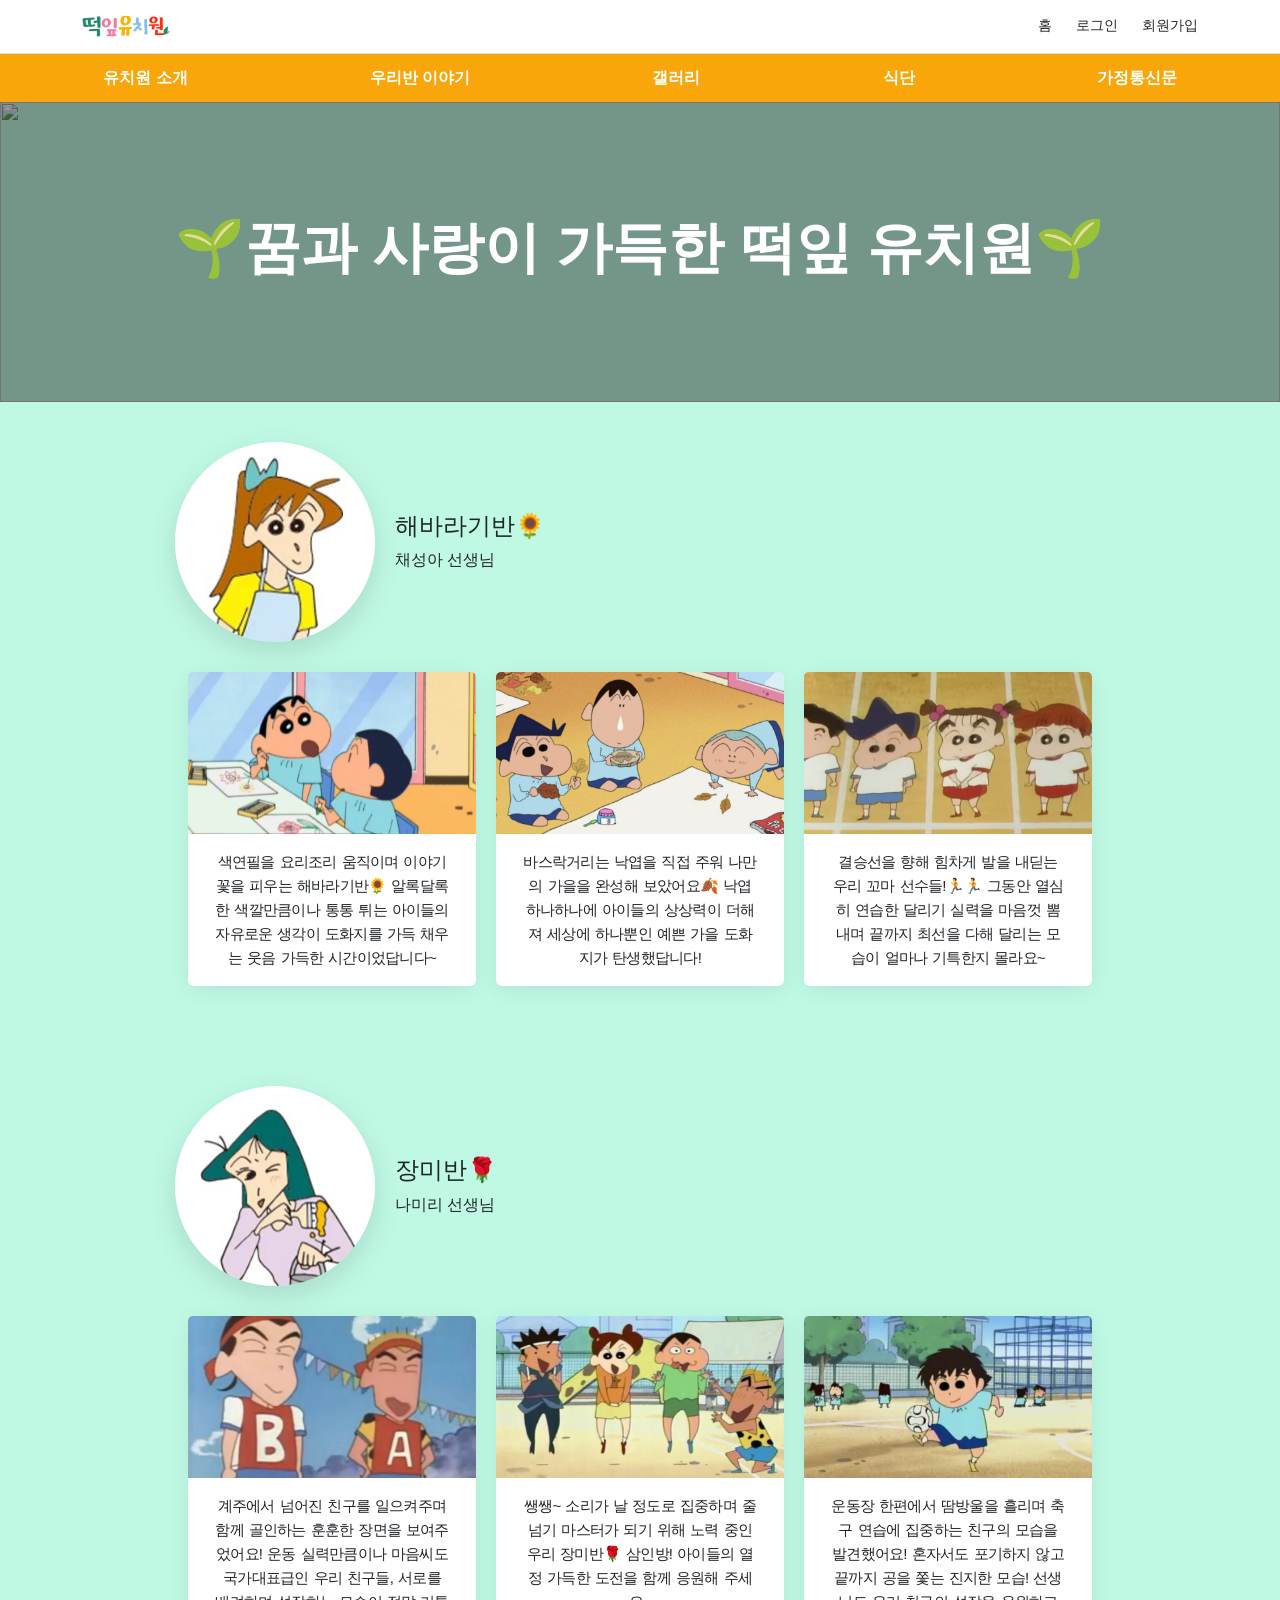
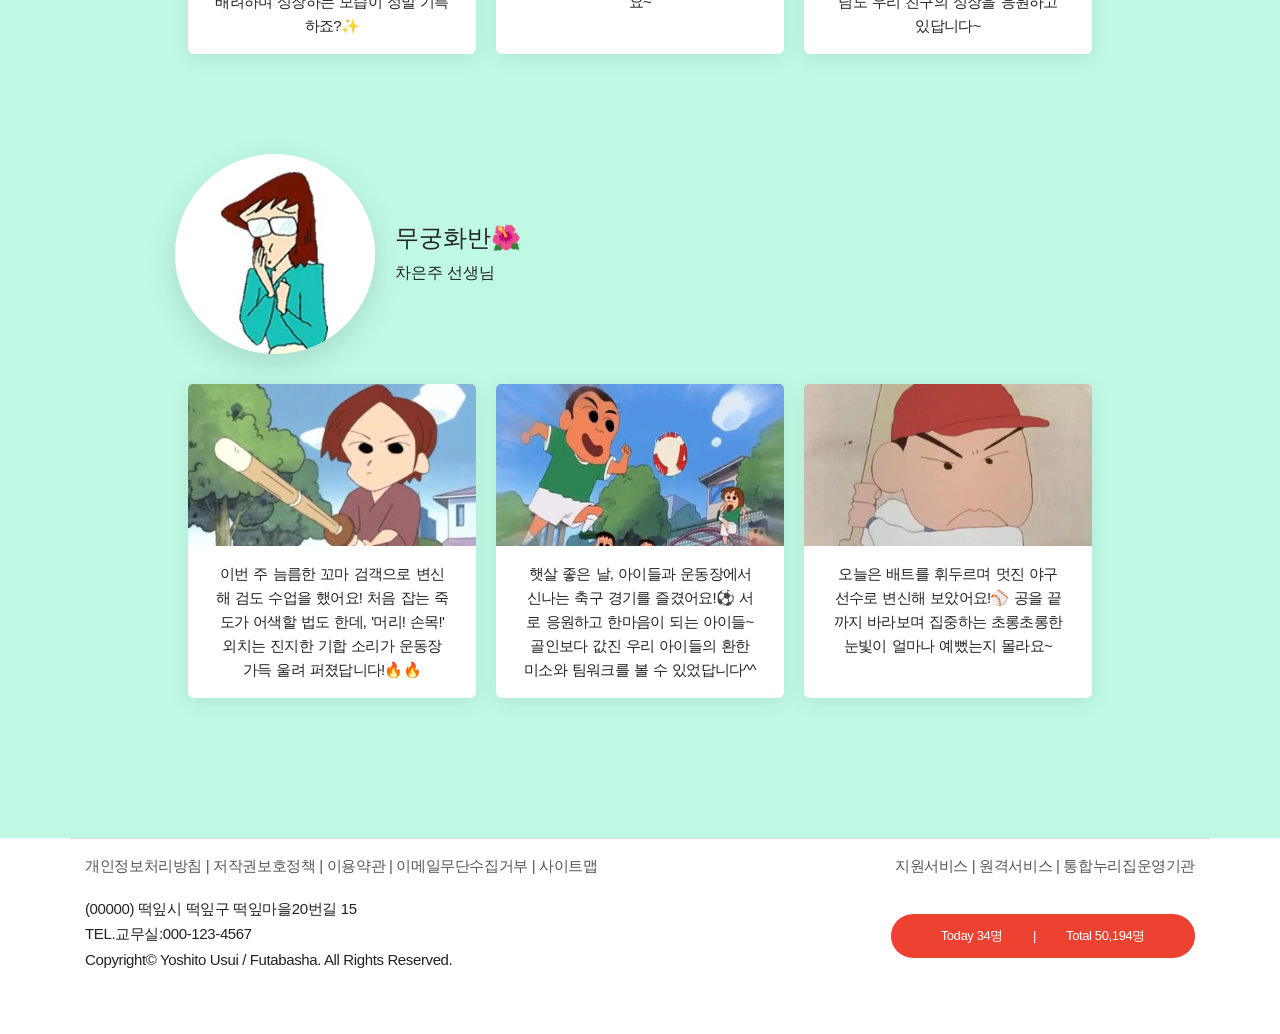
==== commit 0d66f658: "Merge pull request #25 from chaeseohae/feature-c Feature c" ====
--- a/classStory.html
+++ b/classStory.html
@@ -1,32 +1,57 @@
-<!DOCTYPE html>
+<!doctype html>
 <html lang="en">
-<head>
-    <meta charset="UTF-8">
-    <meta name="viewport" content="width=device-width, initial-scale=1.0">
+  <head>
+    <meta charset="UTF-8" />
+    <meta name="viewport" content="width=device-width, initial-scale=1.0" />
     <title>Document</title>
-    <link href="https://cdn.jsdelivr.net/npm/bootstrap@5.3.8/dist/css/bootstrap.min.css" rel="stylesheet" integrity="sha384-sRIl4kxILFvY47J16cr9ZwB07vP4J8+LH7qKQnuqkuIAvNWLzeN8tE5YBujZqJLB" crossorigin="anonymous">
-    <link rel="stylesheet" href="style.css">
-    <link rel="stylesheet" href="classStory.css">
-    <link rel="stylesheet" href="header.css">
-    <link rel="stylesheet" href="footer.css">
-    <link rel="stylesheet" href="cursor.css">
-</head>
-<body>
+    <link
+      href="https://cdn.jsdelivr.net/npm/bootstrap@5.3.8/dist/css/bootstrap.min.css"
+      rel="stylesheet"
+      integrity="sha384-sRIl4kxILFvY47J16cr9ZwB07vP4J8+LH7qKQnuqkuIAvNWLzeN8tE5YBujZqJLB"
+      crossorigin="anonymous"
+    />
+    <link rel="stylesheet" href="style.css" />
+    <link rel="stylesheet" href="classStory.css" />
+    <link rel="stylesheet" href="header.css" />
+    <link rel="stylesheet" href="footer.css" />
+    <link rel="stylesheet" href="cursor.css" />
+  </head>
+  <body>
     <header>
       <!-- top-menu -->
       <div class="top-menu bg-white py-3 border-bottom">
         <div
           class="container d-flex justify-content-between align-items-center"
         >
-          <div class="logo-area">
-            <a href="/" class="text-decoration-none text-dark">
-              <h5 class="mb-0 fw-bold">떡잎 유치원</h5>
+          <div
+            class="logo-area d-flex align-items-center justify-content-between w-100"
+          >
+            <a
+              href="/"
+              class="text-decoration-none text-dark d-flex align-items-center"
+            >
+              <img
+                src="/images/logo.png"
+                alt="떡잎 유치원 로고"
+                class="logo-img me-2"
+              />
             </a>
+            <button
+              class="navbar-toggler d-lg-none ms-auto"
+              type="button"
+              data-bs-toggle="collapse"
+              data-bs-target="#navbarCollapse"
+              aria-controls="navbarCollapse"
+              aria-expanded="false"
+              aria-label="Toggle navigation"
+            >
+              <span class="navbar-toggler-icon"></span>
+            </button>
           </div>
 
           <div
-            class="top-menu-right d-flex align-items-center"
-            style="gap: 2.5rem"
+            class="top-menu-right d-none d-lg-flex align-items-center"
+            style="gap: 1.5rem; margin-left: auto"
           >
             <a href="/" class="text-decoration-none text-dark small">홈</a>
             <a href="login.html" class="text-decoration-none text-dark small"
@@ -41,187 +66,262 @@
 
       <!-- nav-bar -->
       <nav class="navbar-custom">
-        <div class="container">
-          <div class="d-flex justify-content-around gap-5 py-3">
-            <a
-              href="info.html"
-              class="nav-link-custom text-white text-decoration-none fw-bold"
-              >유치원 소개</a
-            >
-            <a
-              href="classStory.html"
-              class="nav-link-custom text-white text-decoration-none fw-bold"
-              >우리반 이야기</a
-            >
-            <a
-              href="gallery.html"
-              class="nav-link-custom text-white text-decoration-none fw-bold"
-              >갤러리</a
-            >
-            <a
-              href="meal.html"
-              class="nav-link-custom text-white text-decoration-none fw-bold"
-              >식단</a
-            >
-            <a
-              href="notice.html"
-              class="nav-link-custom text-white text-decoration-none fw-bold"
-              >가정통신문</a
-            >
+        <div class="container-fluid">
+          <div class="collapse navbar-collapse" id="navbarCollapse">
+            <div
+              class="navbar-nav w-100 d-lg-flex justify-content-around gap-5 py-3"
+            >
+              <a
+                href="info.html"
+                class="nav-link-custom text-white text-decoration-none fw-bold"
+                >유치원 소개</a
+              >
+              <a
+                href="classStory.html"
+                class="nav-link-custom text-white text-decoration-none fw-bold"
+                >우리반 이야기</a
+              >
+              <a
+                href="gallery.html"
+                class="nav-link-custom text-white text-decoration-none fw-bold"
+                >갤러리</a
+              >
+              <a
+                href="meal.html"
+                class="nav-link-custom text-white text-decoration-none fw-bold"
+                >식단</a
+              >
+              <a
+                href="notice.html"
+                class="nav-link-custom text-white text-decoration-none fw-bold"
+                >가정통신문</a
+              >
+            </div>
           </div>
         </div>
       </nav>
     </header>
-    
+
     <main class="main-body-section">
-        <div class="position-relative text-center d-flex align-items-center justify-content-center" style="height: 300px; overflow: hidden;">
-            <img src="https://cso-studio-kr.dn.nexoncdn.co.kr/images/01510306014199001001.vmg" class="position-absolute w-100 h-100 object-fit-cover" alt="">
-            <div class="position-absolute w-100 h-100" style="background: rgba(0, 0, 0, 0.4);"></div> 
-            <h1 class="display-4 fw-bold text-white z-1">🌱꿈과 사랑이 가득한 떡잎 유치원🌱</h1>
-        </div>
-
-        <div class="container">
-            <div class="class-container">
-                <div class="teacher">
-                    <img src="images/classStory/teacher1.jpg">
-                    <div class="teacher-intro">
-                        <h4>해바라기반🌻</h4>
-                        <div>채성아 선생님</div>
-                    </div>
-                </div>
-                <div class="sunflower-class class">
-                    <div class="card" style="width: 18rem;">
-                        <img src="images/classStory/sunflower6.png" class="card-img-top" alt="...">
-                        <div class="card-body">
-                        <p class="card-text">
-                            색연필을 요리조리 움직이며 이야기꽃을 피우는 해바라기반🌻 알록달록한 색깔만큼이나 통통 튀는 아이들의 자유로운 생각이 도화지를 가득 채우는 웃음 가득한 시간이었답니다~
-                        </p>
-                        </div>
-                    </div>
-                    <div class="card" style="width: 18rem;">
-                        <img src="images/classStory/sunflower5.png" class="card-img-top" alt="...">
-                        <div class="card-body">
-                        <p class="card-text">
-                            바스락거리는 낙엽을 직접 주워 나만의 가을을 완성해 보았어요🍂 낙엽 하나하나에 아이들의 상상력이 더해져 세상에 하나뿐인 예쁜 가을 도화지가 탄생했답니다!
-                        </p>
-                        </div>
-                    </div>
-                    <div class="card" style="width: 18rem;">
-                        <img src="images/classStory/sunflower4.png" class="card-img-top" alt="...">
-                        <div class="card-body">
-                        <p class="card-text">
-                            결승선을 향해 힘차게 발을 내딛는 우리 꼬마 선수들!🏃🏃 그동안 열심히 연습한 달리기 실력을 마음껏 뽐내며 끝까지 최선을 다해 달리는 모습이 얼마나 기특한지 몰라요~
-                        </p>
-                        </div>
-                    </div>
-                </div>
-            </div>
-            <div class="class-container">
-                <div class="teacher">
-                    <img src="images/classStory/teacher2.jpg">
-                    <div class="teacher-intro">
-                        <h4>장미반🌹</h4>
-                        <div>나미리 선생님</div>
-                    </div>
-                </div>
-                <div class="rose-class class">
-                    <div class="card" style="width: 18rem;">
-                        <img src="images/classStory/rose2.jpg" class="card-img-top" alt="...">
-                        <div class="card-body">
-                        <p class="card-text">
-                            계주에서 넘어진 친구를 일으켜주며 함께 골인하는 훈훈한 장면을 보여주었어요! 운동 실력만큼이나 마음씨도 국가대표급인 우리 친구들, 서로를 배려하며 성장하는 모습이 정말 기특하죠?✨
-                        </p>
-                        </div>
-                    </div>
-                    <div class="card" style="width: 18rem;">
-                        <img src="images/classStory/rose5.jpg" class="card-img-top" alt="...">
-                        <div class="card-body">
-                            <p class="card-text">
-                                쌩쌩~ 소리가 날 정도로 집중하며 줄넘기 마스터가 되기 위해 노력 중인 우리 장미반🌹 삼인방! 아이들의 열정 가득한 도전을 함께 응원해 주세요~
-                            </p>
-                        </div>
-                    </div>
-                    <div class="card" style="width: 18rem;">
-                        <img src="images/classStory/rose3.jpg" class="card-img-top" alt="...">
-                        <div class="card-body">
-                        <p class="card-text">
-                            운동장 한편에서 땀방울을 흘리며 축구 연습에 집중하는 친구의 모습을 발견했어요! 혼자서도 포기하지 않고 끝까지 공을 쫓는 진지한 모습! 선생님도 우리 친구의 성장을 응원하고 있답니다~
-                        </p>
-                        </div>
-                    </div>
-                </div>
-            </div>
-            <div class="class-container">
-                <div class="teacher">
-                    <img src="images/classStory/teacher3.jpg">
-                    <div class="teacher-intro">
-                        <h4>무궁화반🌺</h4>
-                        <div>차은주 선생님</div>
-                    </div>
-                </div>
-                <div class="-class class">
-                    <div class="card" style="width: 18rem;">
-                        <img src="images/classStory/mugunghwa1.jpg" class="card-img-top" alt="...">
-                        <div class="card-body">
-                        <p class="card-text">이번 주 늠름한 꼬마 검객으로 변신해 검도 수업을 했어요! 처음 잡는 죽도가 어색할 법도 한데, '머리! 손목!' 외치는 진지한 기합 소리가 운동장 가득 울려 퍼졌답니다!🔥🔥</p>
-                        </div>
-                    </div>
-                    <div class="card" style="width: 18rem;">
-                        <img src="images/classStory/mugunghwa3.jpg" class="card-img-top" alt="...">
-                        <div class="card-body">
-                        <p class="card-text">햇살 좋은 날, 아이들과 운동장에서 신나는 축구 경기를 즐겼어요!⚽ 서로 응원하고 한마음이 되는 아이들~ 골인보다 값진 우리 아이들의 환한 미소와 팀워크를 볼 수 있었답니다^^</p>
-                        </div>
-                    </div>
-                    <div class="card" style="width: 18rem;">
-                        <img src="images/classStory/mugunghwa2.jpg" class="card-img-top" alt="...">
-                        <div class="card-body">
-                        <p class="card-text">오늘은 배트를 휘두르며 멋진 야구 선수로 변신해 보았어요!⚾️ 공을 끝까지 바라보며 집중하는 초롱초롱한 눈빛이 얼마나 예뻤는지 몰라요~</p>
-                        </div>
-                    </div>
-                </div>
-            </div>
-        </div>
+      <div
+        class="position-relative text-center d-flex align-items-center justify-content-center"
+        style="height: 300px; overflow: hidden"
+      >
+        <img
+          src="https://cso-studio-kr.dn.nexoncdn.co.kr/images/01510306014199001001.vmg"
+          class="position-absolute w-100 h-100 object-fit-cover"
+          alt=""
+        />
+        <div
+          class="position-absolute w-100 h-100"
+          style="background: rgba(0, 0, 0, 0.4)"
+        ></div>
+        <h1 class="display-4 fw-bold text-white z-1">
+          🌱꿈과 사랑이 가득한 떡잎 유치원🌱
+        </h1>
+      </div>
+
+      <div class="container">
+        <div class="class-container">
+          <div class="teacher">
+            <img src="images/classStory/teacher1.jpg" />
+            <div class="teacher-intro">
+              <h4>해바라기반🌻</h4>
+              <div>채성아 선생님</div>
+            </div>
+          </div>
+          <div class="sunflower-class class">
+            <div class="card" style="width: 18rem">
+              <img
+                src="images/classStory/sunflower6.png"
+                class="card-img-top"
+                alt="..."
+              />
+              <div class="card-body">
+                <p class="card-text">
+                  색연필을 요리조리 움직이며 이야기꽃을 피우는 해바라기반🌻
+                  알록달록한 색깔만큼이나 통통 튀는 아이들의 자유로운 생각이
+                  도화지를 가득 채우는 웃음 가득한 시간이었답니다~
+                </p>
+              </div>
+            </div>
+            <div class="card" style="width: 18rem">
+              <img
+                src="images/classStory/sunflower5.png"
+                class="card-img-top"
+                alt="..."
+              />
+              <div class="card-body">
+                <p class="card-text">
+                  바스락거리는 낙엽을 직접 주워 나만의 가을을 완성해 보았어요🍂
+                  낙엽 하나하나에 아이들의 상상력이 더해져 세상에 하나뿐인 예쁜
+                  가을 도화지가 탄생했답니다!
+                </p>
+              </div>
+            </div>
+            <div class="card" style="width: 18rem">
+              <img
+                src="images/classStory/sunflower4.png"
+                class="card-img-top"
+                alt="..."
+              />
+              <div class="card-body">
+                <p class="card-text">
+                  결승선을 향해 힘차게 발을 내딛는 우리 꼬마 선수들!🏃🏃 그동안
+                  열심히 연습한 달리기 실력을 마음껏 뽐내며 끝까지 최선을 다해
+                  달리는 모습이 얼마나 기특한지 몰라요~
+                </p>
+              </div>
+            </div>
+          </div>
+        </div>
+        <div class="class-container">
+          <div class="teacher">
+            <img src="images/classStory/teacher2.jpg" />
+            <div class="teacher-intro">
+              <h4>장미반🌹</h4>
+              <div>나미리 선생님</div>
+            </div>
+          </div>
+          <div class="rose-class class">
+            <div class="card" style="width: 18rem">
+              <img
+                src="images/classStory/rose2.jpg"
+                class="card-img-top"
+                alt="..."
+              />
+              <div class="card-body">
+                <p class="card-text">
+                  계주에서 넘어진 친구를 일으켜주며 함께 골인하는 훈훈한 장면을
+                  보여주었어요! 운동 실력만큼이나 마음씨도 국가대표급인 우리
+                  친구들, 서로를 배려하며 성장하는 모습이 정말 기특하죠?✨
+                </p>
+              </div>
+            </div>
+            <div class="card" style="width: 18rem">
+              <img
+                src="images/classStory/rose5.jpg"
+                class="card-img-top"
+                alt="..."
+              />
+              <div class="card-body">
+                <p class="card-text">
+                  쌩쌩~ 소리가 날 정도로 집중하며 줄넘기 마스터가 되기 위해 노력
+                  중인 우리 장미반🌹 삼인방! 아이들의 열정 가득한 도전을 함께
+                  응원해 주세요~
+                </p>
+              </div>
+            </div>
+            <div class="card" style="width: 18rem">
+              <img
+                src="images/classStory/rose3.jpg"
+                class="card-img-top"
+                alt="..."
+              />
+              <div class="card-body">
+                <p class="card-text">
+                  운동장 한편에서 땀방울을 흘리며 축구 연습에 집중하는 친구의
+                  모습을 발견했어요! 혼자서도 포기하지 않고 끝까지 공을 쫓는
+                  진지한 모습! 선생님도 우리 친구의 성장을 응원하고 있답니다~
+                </p>
+              </div>
+            </div>
+          </div>
+        </div>
+        <div class="class-container">
+          <div class="teacher">
+            <img src="images/classStory/teacher3.jpg" />
+            <div class="teacher-intro">
+              <h4>무궁화반🌺</h4>
+              <div>차은주 선생님</div>
+            </div>
+          </div>
+          <div class="-class class">
+            <div class="card" style="width: 18rem">
+              <img
+                src="images/classStory/mugunghwa1.jpg"
+                class="card-img-top"
+                alt="..."
+              />
+              <div class="card-body">
+                <p class="card-text">
+                  이번 주 늠름한 꼬마 검객으로 변신해 검도 수업을 했어요! 처음
+                  잡는 죽도가 어색할 법도 한데, '머리! 손목!' 외치는 진지한 기합
+                  소리가 운동장 가득 울려 퍼졌답니다!🔥🔥
+                </p>
+              </div>
+            </div>
+            <div class="card" style="width: 18rem">
+              <img
+                src="images/classStory/mugunghwa3.jpg"
+                class="card-img-top"
+                alt="..."
+              />
+              <div class="card-body">
+                <p class="card-text">
+                  햇살 좋은 날, 아이들과 운동장에서 신나는 축구 경기를
+                  즐겼어요!⚽ 서로 응원하고 한마음이 되는 아이들~ 골인보다 값진
+                  우리 아이들의 환한 미소와 팀워크를 볼 수 있었답니다^^
+                </p>
+              </div>
+            </div>
+            <div class="card" style="width: 18rem">
+              <img
+                src="images/classStory/mugunghwa2.jpg"
+                class="card-img-top"
+                alt="..."
+              />
+              <div class="card-body">
+                <p class="card-text">
+                  오늘은 배트를 휘두르며 멋진 야구 선수로 변신해 보았어요!⚾️
+                  공을 끝까지 바라보며 집중하는 초롱초롱한 눈빛이 얼마나
+                  예뻤는지 몰라요~
+                </p>
+              </div>
+            </div>
+          </div>
+        </div>
+      </div>
     </main>
 
     <footer class="container">
-        <div class="footer-first-line">
-            <div class="footer-first-line-left col-md-6">
-                <a href="#">개인정보처리방침</a>
-                <span>|</span>
-                <a href="#">저작권보호정책</a>
-                <span>|</span>
-                <a href="#">이용약관</a>
-                <span>|</span>
-                <a href="#">이메일무단수집거부</a>
-                <span>|</span>
-                <a href="#">사이트맵</a>
-            </div>
-            <div class="footer-first-line-right">
-                <a href="#">지원서비스</a>
-                <span>|</span>
-                <a href="#">원격서비스</a>
-                <span>|</span>
-                <a href="#">통합누리집운영기관</a>
-            </div>
-        </div>
-        <div class="footer-second-line">
-            <div class="footer-second-line-left col-md-6">
-                <div>(00000) 떡잎시 떡잎구 떡잎마을20번길 15</div>
-                <div>TEL.교무실:000-123-4567</div>
-                <div>Copyright© Yoshito Usui / Futabasha. All Rights Reserved.</div>
-            </div>
-            <div class="footer-second-line-right">
-                <div>Today 34명</div>
-                <span>|</span>
-                <div>Total 50,194명</div>
-            </div>
-
-        </div>
+      <div class="footer-first-line">
+        <div class="footer-first-line-left col-md-6">
+          <a href="#">개인정보처리방침</a>
+          <span>|</span>
+          <a href="#">저작권보호정책</a>
+          <span>|</span>
+          <a href="#">이용약관</a>
+          <span>|</span>
+          <a href="#">이메일무단수집거부</a>
+          <span>|</span>
+          <a href="#">사이트맵</a>
+        </div>
+        <div class="footer-first-line-right">
+          <a href="#">지원서비스</a>
+          <span>|</span>
+          <a href="#">원격서비스</a>
+          <span>|</span>
+          <a href="#">통합누리집운영기관</a>
+        </div>
+      </div>
+      <div class="footer-second-line">
+        <div class="footer-second-line-left col-md-6">
+          <div>(00000) 떡잎시 떡잎구 떡잎마을20번길 15</div>
+          <div>TEL.교무실:000-123-4567</div>
+          <div>Copyright© Yoshito Usui / Futabasha. All Rights Reserved.</div>
+        </div>
+        <div class="footer-second-line-right">
+          <div>Today 34명</div>
+          <span>|</span>
+          <div>Total 50,194명</div>
+        </div>
+      </div>
     </footer>
     <script
-          src="https://cdn.jsdelivr.net/npm/bootstrap@5.3.8/dist/js/bootstrap.bundle.min.js"
-          integrity="sha384-FKyoEForCGlyvwx9Hj09JcYn3nv7wiPVlz7YYwJrWVcXK/BmnVDxM+D2scQbITxI"
-          crossorigin="anonymous"
+      src="https://cdn.jsdelivr.net/npm/bootstrap@5.3.8/dist/js/bootstrap.bundle.min.js"
+      integrity="sha384-FKyoEForCGlyvwx9Hj09JcYn3nv7wiPVlz7YYwJrWVcXK/BmnVDxM+D2scQbITxI"
+      crossorigin="anonymous"
     ></script>
-</body>
-</html>+  </body>
+</html>
--- a/style.css
+++ b/style.css
@@ -1,6 +1,23 @@
+body {
+  font-family: sans-serif;
+}
 .main-body-section {
   background-color: #bff9e4;
   padding-bottom: 80px;
+}
+
+.carousel-wrapper {
+  position: relative;
+  padding: 0;
+}
+
+.carousel {
+  position: relative;
+  overflow: hidden;
+}
+
+.carousel-inner {
+  overflow: visible;
 }
 
 .carousel-item img {
@@ -8,7 +25,45 @@
   height: auto;
   max-height: 800px;
   object-fit: contain;
-  border-radius: 0 0 50px 50px;
+  border-radius: 40px;
+  display: block;
+  margin: 0 auto;
+}
+
+.carousel-control-prev,
+.carousel-control-next {
+  width: 50px;
+  height: 50px;
+  top: 50%;
+  transform: translateY(-50%);
+  background-color: rgba(0, 0, 0, 0.3);
+  border-radius: 50%;
+  display: flex;
+  align-items: center;
+  justify-content: center;
+  z-index: 10;
+  border: none;
+}
+
+.carousel-control-prev {
+  left: 10px;
+}
+
+.carousel-control-next {
+  right: 10px;
+}
+
+.carousel-control-prev:hover,
+.carousel-control-next:hover {
+  background-color: rgba(0, 0, 0, 0.5);
+}
+
+.carousel-control-prev-icon,
+.carousel-control-next-icon {
+  position: static !important;
+  filter: drop-shadow(0 0 5px rgba(0, 0, 0, 0.8)) !important;
+  left: 0 !important;
+  right: 0 !important;
 }
 
 .quick-menu-section {
@@ -133,3 +188,58 @@
   background-color: white;
   border: 2px dashed #ed4132 !important;
 }
+
+/* 데스크톱 (992px 이상) */
+@media (min-width: 992px) {
+  .carousel-item img {
+    max-height: 55vh;
+  }
+
+  .carousel-wrapper {
+    padding: 0;
+  }
+}
+
+/* 태블릿 (576px ~ 991px) */
+@media (max-width: 991.98px) {
+  .carousel-item img {
+    max-height: 40vh;
+    border-radius: 20px;
+  }
+
+  .carousel-control-prev,
+  .carousel-control-next {
+    width: 40px;
+    height: 40px;
+  }
+
+  .carousel-wrapper {
+    padding: 0;
+  }
+}
+
+/* 모바일 (576px 이하) */
+@media (max-width: 575.98px) {
+  .carousel-item img {
+    max-height: 30vh;
+    border-radius: 15px;
+  }
+
+  .carousel-control-prev {
+    left: 5px;
+  }
+
+  .carousel-control-next {
+    right: 5px;
+  }
+
+  .carousel-control-prev,
+  .carousel-control-next {
+    width: 35px;
+    height: 35px;
+  }
+
+  .carousel-wrapper {
+    padding: 0;
+  }
+}
--- a/header.css
+++ b/header.css
@@ -1,6 +1,14 @@
+.logo-area {
+  display: flex;
+  align-items: center;
+  justify-content: space-between;
+  width: auto;
+}
+
 .logo-area h5 {
   font-size: 1.3rem;
   color: #333;
+  white-space: nowrap;
 }
 
 .logo-img {
@@ -11,6 +19,11 @@
 .top-menu-right {
   display: flex;
   align-items: center;
+  white-space: nowrap;
+}
+
+.top-menu-right a {
+  font-size: 0.85rem;
 }
 
 .top-menu-right a:hover {
@@ -18,8 +31,23 @@
   transition: color 0.3s ease;
 }
 
+.navbar-toggler {
+  border: none;
+  padding: 0;
+  margin-left: auto;
+}
+
+.navbar-toggler-icon {
+  background-image: url("data:image/svg+xml,%3csvg xmlns='http://www.w3.org/2000/svg' viewBox='0 0 30 30'%3e%3cpath stroke='%23333' stroke-linecap='round' stroke-miterlimit='10' stroke-width='2' d='M4 7h22M4 15h22M4 23h22'/%3e%3c/svg%3e");
+}
+
 .navbar-custom {
   background-color: #f8a609;
+  padding: 0;
+}
+
+.navbar-collapse {
+  padding: 0;
 }
 
 .nav-link-custom {
@@ -32,3 +60,81 @@
 .nav-link-custom:hover {
   color: #51cc64 !important;
 }
+
+@media (max-width: 991.98px) {
+  .navbar-nav {
+    flex-direction: column !important;
+    gap: 0 !important;
+    display: flex;
+    padding: 0 !important;
+    margin: 0 !important;
+  }
+
+  .navbar-nav.py-3 {
+    padding: 0 !important;
+  }
+
+  .nav-link-custom {
+    padding: 1rem 1.5rem !important;
+    border-radius: 0 !important;
+    margin: 0 !important;
+    display: block;
+    width: 100%;
+    border-bottom: 1px solid rgba(255, 255, 255, 0.3);
+    transition: all 0.3s ease;
+  }
+
+  .nav-link-custom:last-child {
+    border-bottom: none;
+  }
+
+  .nav-link-custom:active,
+  .nav-link-custom:focus {
+    background-color: rgba(81, 204, 100, 0.2);
+  }
+
+  .navbar-collapse {
+    padding-top: 0;
+  }
+
+  .container-fluid {
+    padding-left: 0 !important;
+    padding-right: 0 !important;
+  }
+}
+
+@media (min-width: 992px) {
+  .navbar-nav {
+    flex-direction: row !important;
+    gap: 0 !important;
+  }
+
+  .nav-link-custom {
+    padding: 0.75rem 1.5rem;
+    border-radius: 0;
+    margin: 0;
+    color: white;
+    display: flex;
+    align-items: center;
+    justify-content: center;
+    transition: color 0.3s ease;
+  }
+
+  .nav-link-custom:hover {
+    background-color: transparent !important;
+    color: #51cc64 !important;
+  }
+
+  .navbar-collapse {
+    display: block !important;
+  }
+
+  .navbar-custom {
+    padding: 0 !important;
+  }
+
+  .navbar-nav {
+    padding: 0 !important;
+    margin: 0 !important;
+  }
+}
--- a/cursor.css
+++ b/cursor.css
@@ -3,6 +3,7 @@
 }
 
 a:hover,
+span:hover,
 button:hover {
   cursor: url("./images/shinchan-hover-50.png"), auto;
 }
